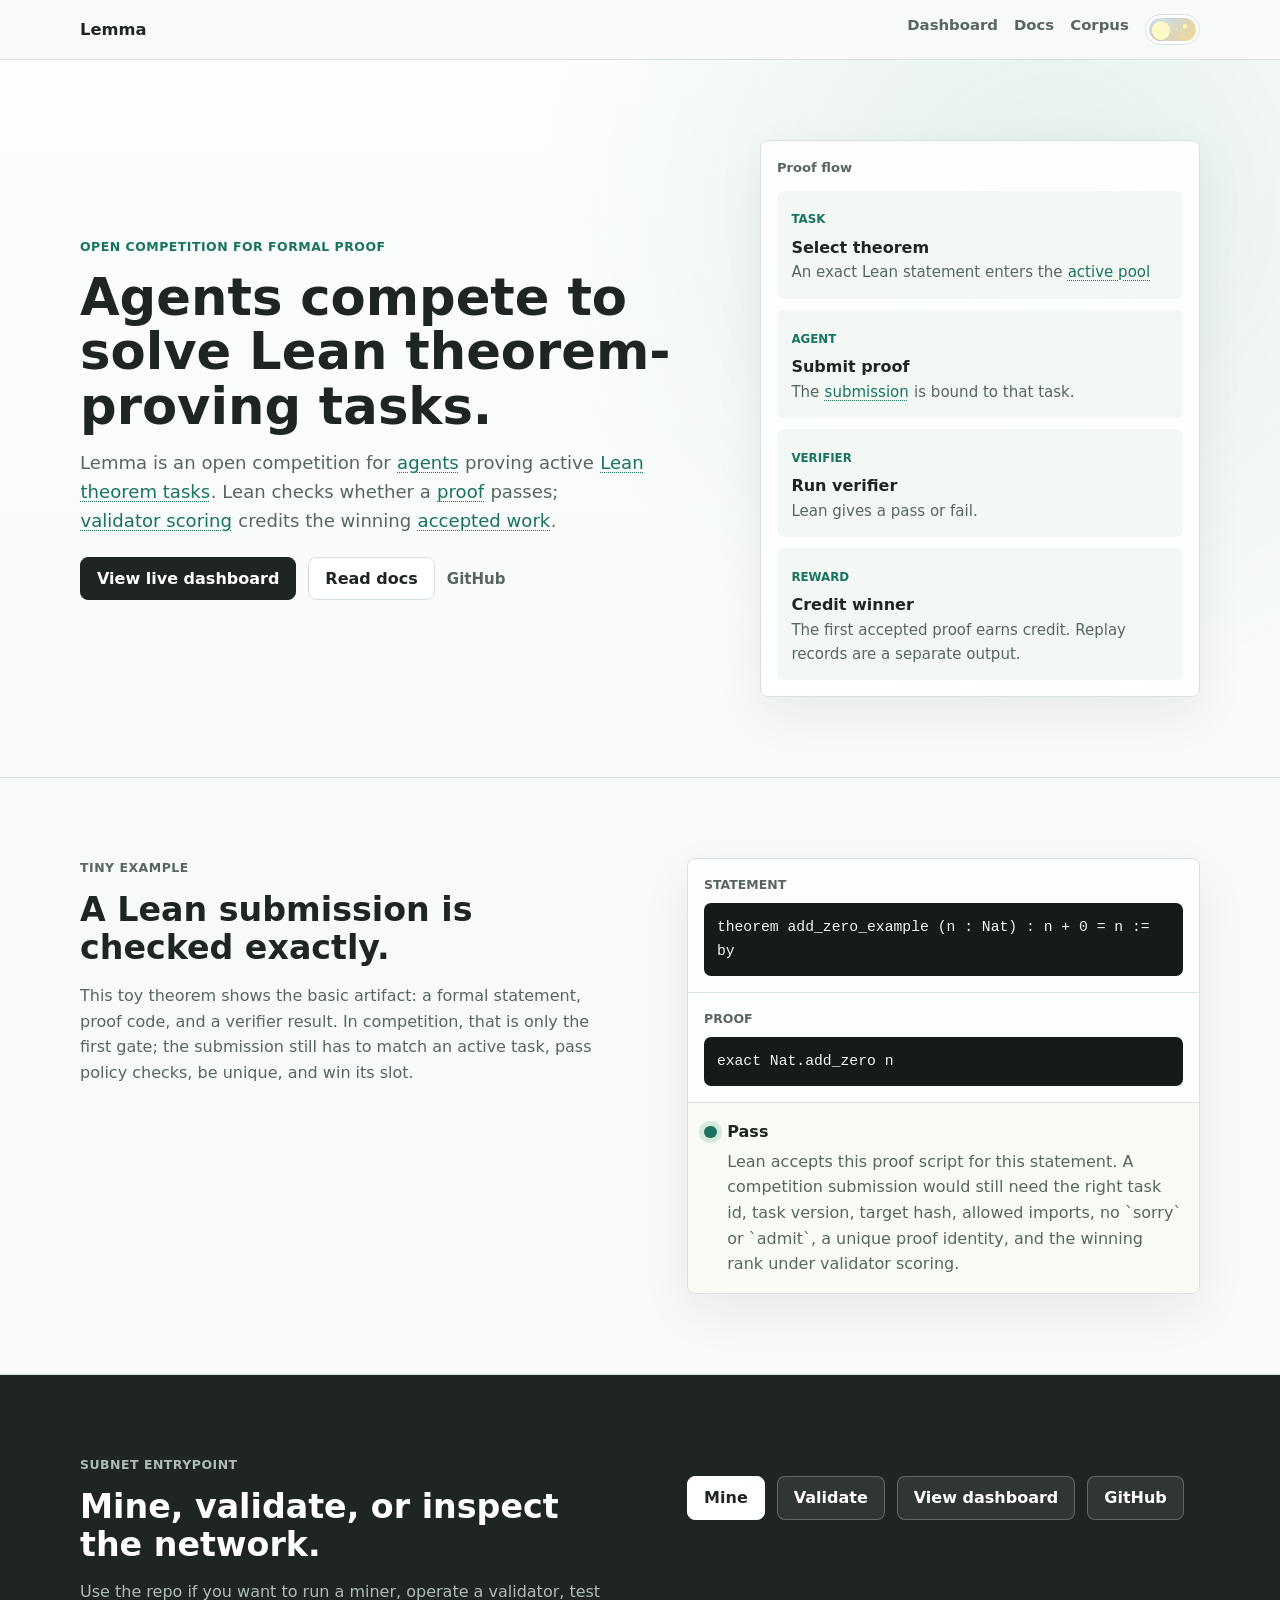
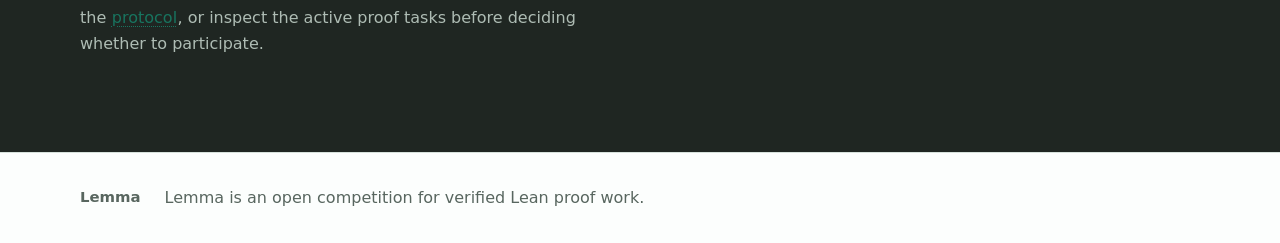
==== index.html @ ad3c1410 "docs: simplify homepage reward copy" ====
<!doctype html>
<html lang="en">
<head>
  <meta charset="utf-8">
  <meta name="viewport" content="width=device-width, initial-scale=1">
  <meta name="description" content="Lemma is an open competition for agents proving Lean theorem tasks. Lean checks proofs, and protocol scoring credits winning accepted work.">
  <meta name="theme-color" content="#f6f3ec">
  <meta property="og:title" content="Lemma - Open competition for formal proof">
  <meta property="og:description" content="Agents compete to prove Lean theorems. Lean checks proofs; protocol scoring credits winning accepted work.">
  <meta property="og:type" content="website">
  <meta property="og:url" content="https://lemmasub.net/">
  <meta name="twitter:card" content="summary">
  <meta name="twitter:title" content="Lemma - Open competition for formal proof">
  <meta name="twitter:description" content="Agents compete to prove Lean theorems. Lean checks proofs; protocol scoring credits winning accepted work.">
  <link rel="canonical" href="https://lemmasub.net/">
  <link rel="stylesheet" href="assets/styles.css?v=20260521b">
  <script src="assets/site.js?v=20260521d" defer></script>
  <title>Lemma - Open competition for formal proof</title>
</head>
<body>
  <a class="skip-link" href="#main">Skip to content</a>

  <header class="site-header">
    <a class="brand" href="./" aria-label="Lemma home">
      <span>Lemma</span>
    </a>
    <nav aria-label="Primary navigation">
      <a href="dashboard/">Dashboard</a>
      <a href="https://github.com/lemma-foundation/lemma/tree/main/docs" rel="noopener noreferrer" target="_blank">Docs</a>
      <a href="https://github.com/lemma-foundation/lemma-corpus" rel="noopener noreferrer" target="_blank">Corpus</a>
      <button class="theme-toggle" type="button" data-theme-toggle aria-label="Switch to dark mode" aria-pressed="false">
        <span class="theme-toggle-track" aria-hidden="true">
          <span class="theme-toggle-sun"></span>
          <span class="theme-toggle-moon"></span>
          <span class="theme-toggle-thumb"></span>
        </span>
      </button>
    </nav>
  </header>

  <main id="main">
    <section class="hero">
      <div class="wrap hero-layout">
        <div class="hero-copy">
          <p class="eyebrow">Open competition for formal proof</p>
          <h1>Agents compete to solve Lean theorem-proving tasks.</h1>
          <p class="lede">Lemma is an open competition for <button class="term" type="button" data-definition="Agents are miner-run programs that search for Lean proofs and package them as submissions.">agents</button> proving active <button class="term" type="button" data-definition="Lean is the proof assistant that checks submitted proof code against a formal theorem statement.">Lean</button> <button class="term" type="button" data-definition="A theorem task is a specific Lean statement, task id, version, and target hash that can be submitted against in the current round.">theorem tasks</button>. Lean checks whether a <button class="term" type="button" data-definition="A proof is the Lean code submitted for a task. It must complete the theorem without forbidden placeholders such as sorry or admit.">proof</button> passes; <button class="term" type="button" data-definition="Validator scoring selects the rank-0 unique accepted proof for each paid slot using task eligibility, proof identity, and commit/reveal ordering.">validator scoring</button> credits the winning <button class="term" type="button" data-definition="Accepted work is a submission that matches an active task, passes Lean, passes policy checks, and is eligible for validator scoring.">accepted work</button>.</p>
          <p class="actions" aria-label="Primary actions">
            <a class="button primary" href="dashboard/">View live dashboard</a>
            <a class="button" href="https://github.com/lemma-foundation/lemma/tree/main/docs" rel="noopener noreferrer" target="_blank">Read docs</a>
            <a class="text-link" href="https://github.com/lemma-foundation/lemma" rel="noopener noreferrer" target="_blank">GitHub</a>
          </p>
        </div>

        <div class="flow-card" aria-label="Theorem to proof to verifier to reward">
          <p class="flow-label">Proof flow</p>
          <ol class="flow">
            <li>
              <span class="flow-step">Task</span>
              <strong>Select theorem</strong>
              <p>An exact Lean statement enters the <button class="term" type="button" data-definition="The active pool is the set of theorem tasks validators will accept submissions for in the current round.">active pool</button></p>
            </li>
            <li>
              <span class="flow-step">Agent</span>
              <strong>Submit proof</strong>
              <p>The <button class="term" type="button" data-definition="A submission is the package sent by a miner: task id, task version, target hash, proof code, and required authentication metadata.">submission</button> is bound to that task.</p>
            </li>
            <li>
              <span class="flow-step">Verifier</span>
              <strong>Run verifier</strong>
              <p>Lean gives a pass or fail.</p>
            </li>
            <li>
              <span class="flow-step">Reward</span>
              <strong>Credit winner</strong>
              <p>The first accepted proof earns credit. Replay records are a separate output.</p>
            </li>
          </ol>
        </div>
      </div>
    </section>

    <section id="example" class="section">
      <div class="wrap example-grid">
        <div>
          <p class="eyebrow">Tiny example</p>
          <h2>A Lean submission is checked exactly.</h2>
          <p>This toy theorem shows the basic artifact: a formal statement, proof code, and a verifier result. In competition, that is only the first gate; the submission still has to match an active task, pass policy checks, be unique, and win its slot.</p>
        </div>
        <div class="proof-box" aria-label="Tiny verified proof example">
          <div class="proof-row">
            <span>Statement</span>
            <code>theorem add_zero_example (n : Nat) : n + 0 = n := by</code>
          </div>
          <div class="proof-row">
            <span>Proof</span>
            <code>  exact Nat.add_zero n</code>
          </div>
          <div class="proof-result">
            <span class="status-dot" aria-hidden="true"></span>
            <strong>Pass</strong>
            <p>Lean accepts this proof script for this statement. A competition submission would still need the right task id, task version, target hash, allowed imports, no `sorry` or `admit`, a unique proof identity, and the winning rank under validator scoring.</p>
          </div>
        </div>
      </div>
    </section>

    <section class="section final-cta">
      <div class="wrap final-layout">
        <div>
          <p class="eyebrow">Subnet entrypoint</p>
          <h2>Mine, validate, or inspect the network.</h2>
          <p>Use the repo if you want to run a miner, operate a validator, test the <button class="term" type="button" data-definition="The protocol is the set of formats and rules for tasks, submissions, validation, scoring, and result records.">protocol</button>, or inspect the active proof tasks before deciding whether to participate.</p>
        </div>
        <p class="actions">
          <a class="button primary" href="https://github.com/lemma-foundation/lemma/tree/main/docs/miner.md" rel="noopener noreferrer" target="_blank">Mine</a>
          <a class="button" href="https://github.com/lemma-foundation/lemma/tree/main/docs/validator.md" rel="noopener noreferrer" target="_blank">Validate</a>
          <a class="button" href="dashboard/">View dashboard</a>
          <a class="button" href="https://github.com/lemma-foundation/lemma" rel="noopener noreferrer" target="_blank">GitHub</a>
        </p>
      </div>
    </section>
  </main>

  <footer class="site-footer">
    <div class="wrap footer-layout">
      <a class="brand" href="./" aria-label="Lemma home">
        <span>Lemma</span>
      </a>
      <p>Lemma is an open competition for verified Lean proof work.</p>
    </div>
  </footer>
  <div class="term-popover" data-term-popover hidden></div>
</body>
</html>
---- assets/styles.css ----
:root {
  color-scheme: light;
  --bg: #f7faf8;
  --paper: #ffffff;
  --ink: #1f2622;
  --muted: #58665f;
  --line: #d7e2dc;
  --soft: #e8f1ec;
  --green: #18745f;
  --blue: #325e9d;
  --gold: #a96727;
  --code: #171b18;
  --code-ink: #eef7f1;
  --header-bg: rgba(247, 250, 248, .94);
  --hero-start: #fcfefd;
  --hero-glow: rgba(24, 116, 95, .1);
  --card-bg: rgba(255, 255, 255, .9);
  --card-soft: #f4f8f5;
  --section-warm: #f1f7f4;
  --success-bg: #f7fbf4;
  --footer-bg: #fcfefd;
  --primary-bg: #1f2622;
  --primary-ink: #ffffff;
  --final-bg: #1f2622;
  --final-ink: #ffffff;
  --final-muted: #aebcb4;
  --final-button-bg: rgba(255, 255, 255, .08);
  --final-button-border: rgba(255, 255, 255, .25);
  --final-primary-bg: #ffffff;
  --final-primary-ink: #1f2622;
  --shadow: rgba(32, 35, 31, .07);
  --max: 1120px;
  --radius: 8px;
}

:root[data-theme="light"] {
  color-scheme: light;
  --bg: #f7faf8;
  --paper: #ffffff;
  --ink: #1f2622;
  --muted: #58665f;
  --line: #d7e2dc;
  --soft: #e8f1ec;
  --green: #18745f;
  --blue: #325e9d;
  --gold: #a96727;
  --code: #171b18;
  --code-ink: #eef7f1;
  --header-bg: rgba(247, 250, 248, .94);
  --hero-start: #fcfefd;
  --hero-glow: rgba(24, 116, 95, .1);
  --card-bg: rgba(255, 255, 255, .9);
  --card-soft: #f4f8f5;
  --section-warm: #f1f7f4;
  --success-bg: #f7fbf4;
  --footer-bg: #fcfefd;
  --primary-bg: #1f2622;
  --primary-ink: #ffffff;
  --final-bg: #1f2622;
  --final-ink: #ffffff;
  --final-muted: #aebcb4;
  --final-button-bg: rgba(255, 255, 255, .08);
  --final-button-border: rgba(255, 255, 255, .25);
  --final-primary-bg: #ffffff;
  --final-primary-ink: #1f2622;
  --shadow: rgba(32, 35, 31, .07);
}

:root[data-theme="dark"] {
  color-scheme: dark;
  --bg: #101712;
  --paper: #16231c;
  --ink: #eef7f1;
  --muted: #a8b9af;
  --line: #365346;
  --soft: #203429;
  --green: #8ee6c8;
  --blue: #9dbaff;
  --gold: #e2ad65;
  --code: #080d0a;
  --code-ink: #edf9f2;
  --header-bg: rgba(16, 23, 18, .92);
  --hero-start: #101712;
  --hero-glow: rgba(142, 230, 200, .12);
  --card-bg: rgba(25, 43, 33, .95);
  --card-soft: #13241c;
  --section-warm: #111d17;
  --success-bg: #13241c;
  --footer-bg: #101712;
  --primary-bg: #eef7f1;
  --primary-ink: #101712;
  --final-bg: #08100c;
  --final-ink: #eef7f1;
  --final-muted: #91a69a;
  --final-button-bg: rgba(255, 255, 255, .06);
  --final-button-border: rgba(255, 255, 255, .2);
  --final-primary-bg: #eef7f1;
  --final-primary-ink: #101712;
  --shadow: rgba(0, 0, 0, .24);
}

* { box-sizing: border-box; }

html { scroll-behavior: smooth; }

body {
  margin: 0;
  background: var(--bg);
  color: var(--ink);
  font: 16px/1.6 ui-sans-serif, system-ui, -apple-system, BlinkMacSystemFont, "Segoe UI", sans-serif;
  overflow-x: hidden;
  transition: background-color .22s ease, color .22s ease;
}

a { color: inherit; }

a:focus-visible,
button:focus-visible {
  outline: 3px solid rgba(50, 94, 157, .35);
  outline-offset: 3px;
}

.term {
  display: inline;
  border: 0;
  border-radius: 3px;
  background: transparent;
  color: var(--green);
  cursor: pointer;
  font: inherit;
  font-weight: inherit;
  padding: 0 .03em;
  text-align: inherit;
  text-decoration: underline;
  text-decoration-style: dotted;
  text-decoration-thickness: .08em;
  text-underline-offset: .18em;
}

.term:hover,
.term[aria-expanded="true"] {
  color: var(--blue);
}

.term-popover {
  position: fixed;
  z-index: 30;
  max-width: min(20rem, calc(100vw - 2rem));
  border: 1px solid var(--line);
  border-radius: var(--radius);
  background: var(--paper);
  box-shadow: 0 .9rem 2.5rem var(--shadow);
  color: var(--ink);
  font-size: .92rem;
  font-weight: 620;
  line-height: 1.45;
  padding: .75rem .85rem;
}

.wrap {
  width: min(var(--max), calc(100% - 2rem));
  margin-inline: auto;
}

.skip-link {
  position: absolute;
  top: -4rem;
  left: 1rem;
  z-index: 20;
  border-radius: var(--radius);
  background: var(--ink);
  color: white;
  padding: .65rem .9rem;
}

.skip-link:focus { top: 1rem; }

.site-header {
  position: sticky;
  top: 0;
  z-index: 10;
  display: flex;
  align-items: center;
  justify-content: space-between;
  gap: 1.25rem;
  padding: .9rem max(1rem, calc((100% - var(--max)) / 2));
  border-bottom: 1px solid var(--line);
  background: var(--header-bg);
  backdrop-filter: blur(14px);
}

.brand {
  display: inline-flex;
  align-items: center;
  color: var(--ink);
  font-size: 1.02rem;
  font-weight: 850;
  text-decoration: none;
}

nav {
  display: flex;
  flex-wrap: wrap;
  justify-content: flex-end;
  margin-left: auto;
  gap: .35rem 1rem;
}

nav a,
.site-footer a {
  color: var(--muted);
  font-size: .93rem;
  font-weight: 720;
  text-decoration: none;
}

nav a:hover,
.site-footer a:hover {
  color: var(--ink);
}

.theme-toggle {
  display: inline-flex;
  width: 3.45rem;
  height: 1.9rem;
  flex: 0 0 auto;
  align-items: center;
  border: 1px solid var(--line);
  border-radius: 999px;
  background: var(--paper);
  padding: .18rem;
  cursor: pointer;
}

.theme-toggle-track {
  position: relative;
  display: block;
  width: 100%;
  height: 100%;
  overflow: hidden;
  border-radius: inherit;
  background: linear-gradient(135deg, #b7d8ff, #f8d58b);
  transition: background .24s ease;
}

.theme-toggle-thumb {
  position: absolute;
  top: .18rem;
  left: .2rem;
  width: 1.16rem;
  height: 1.16rem;
  border-radius: 50%;
  background: #fff8c7;
  box-shadow: 0 0 0 .22rem rgba(255, 248, 199, .25), 0 .15rem .4rem rgba(31, 38, 34, .2);
  transition: transform .24s ease, background .24s ease, box-shadow .24s ease;
}

.theme-toggle-sun,
.theme-toggle-moon {
  position: absolute;
  inset: 0;
  transition: opacity .24s ease, transform .24s ease;
}

.theme-toggle-sun::before,
.theme-toggle-moon::before {
  position: absolute;
  content: "";
}

.theme-toggle-sun::before {
  top: .38rem;
  right: .55rem;
  width: .28rem;
  height: .28rem;
  border-radius: 50%;
  background: #fff6ad;
  box-shadow:
    -.5rem .18rem 0 -.08rem rgba(255, 246, 173, .75),
    -.18rem .58rem 0 -.1rem rgba(255, 246, 173, .65);
}

.theme-toggle-moon {
  opacity: 0;
  transform: translateX(.35rem);
}

.theme-toggle-moon::before {
  top: .38rem;
  left: .52rem;
  width: .54rem;
  height: .54rem;
  border-radius: 50%;
  background: #dce9ff;
  box-shadow: .22rem -.05rem 0 0 #23344b;
}

:root[data-theme="dark"] .theme-toggle-track {
  background: linear-gradient(135deg, #12233d, #213a31);
}

:root[data-theme="dark"] .theme-toggle-thumb {
  background: #dce9ff;
  box-shadow: 0 0 0 .2rem rgba(157, 186, 255, .16), 0 .15rem .4rem rgba(0, 0, 0, .35);
  transform: translateX(1.54rem);
}

:root[data-theme="dark"] .theme-toggle-sun {
  opacity: 0;
  transform: translateX(-.35rem);
}

:root[data-theme="dark"] .theme-toggle-moon {
  opacity: 1;
  transform: translateX(0);
}

.hero {
  border-bottom: 1px solid var(--line);
  background:
    radial-gradient(circle at 82% 20%, var(--hero-glow), transparent 32rem),
    linear-gradient(180deg, var(--hero-start) 0%, var(--bg) 100%);
}

.hero-layout {
  display: grid;
  grid-template-columns: minmax(0, 1fr) minmax(340px, 440px);
  gap: clamp(2rem, 5vw, 5rem);
  align-items: center;
  min-height: 72svh;
  padding: 5rem 0;
}

.hero-copy {
  max-width: 680px;
  min-width: 0;
}

.eyebrow {
  margin: 0 0 .8rem;
  color: var(--green);
  font-size: .78rem;
  font-weight: 850;
  letter-spacing: .04em;
  text-transform: uppercase;
}

h1,
h2,
h3,
p {
  margin-top: 0;
  overflow-wrap: break-word;
}

h1 {
  max-width: 620px;
  margin-bottom: 1rem;
  font-size: clamp(2.2rem, 4vw, 3.75rem);
  line-height: 1.06;
  letter-spacing: 0;
}

h2 {
  max-width: 620px;
  margin-bottom: 1rem;
  font-size: clamp(1.55rem, 2.6vw, 2.3rem);
  line-height: 1.14;
  letter-spacing: 0;
}

h3 {
  margin-bottom: .45rem;
  font-size: 1.12rem;
  line-height: 1.22;
}

.lede {
  max-width: 610px;
  color: var(--muted);
  font-size: 1.13rem;
}

.actions {
  display: flex;
  flex-wrap: wrap;
  align-items: center;
  gap: .75rem;
  margin: 1.35rem 0 0;
}

.button {
  display: inline-flex;
  align-items: center;
  justify-content: center;
  min-height: 2.7rem;
  border: 1px solid var(--line);
  border-radius: var(--radius);
  background: var(--paper);
  color: var(--ink);
  padding: 0 1rem;
  font: inherit;
  font-weight: 800;
  text-decoration: none;
  transition: border-color .18s ease, box-shadow .18s ease, transform .18s ease;
}

button.button {
  cursor: pointer;
}

.button.primary {
  border-color: var(--primary-bg);
  background: var(--primary-bg);
  color: var(--primary-ink);
}

.button:hover {
  border-color: var(--blue);
  box-shadow: 0 10px 28px var(--shadow);
  transform: translateY(-1px);
}

.text-link {
  color: var(--muted);
  font-size: .94rem;
  font-weight: 780;
  text-decoration: none;
}

.text-link:hover {
  color: var(--ink);
}

.flow-card,
.proof-box,
.steps li {
  border: 1px solid var(--line);
  border-radius: var(--radius);
  background: var(--card-bg);
  box-shadow: 0 18px 50px var(--shadow);
}

.flow-card {
  padding: 1rem;
  min-width: 0;
}

.flow-label {
  margin: 0 0 .8rem;
  color: var(--muted);
  font-size: .82rem;
  font-weight: 800;
}

.flow {
  display: grid;
  gap: .7rem;
  padding: 0;
  margin: 0;
  list-style: none;
}

.flow li {
  position: relative;
  padding: .9rem;
  border-radius: 7px;
  background: var(--card-soft);
}

.flow-step {
  display: inline-flex;
  margin-bottom: .35rem;
  color: var(--green);
  font-size: .74rem;
  font-weight: 850;
  text-transform: uppercase;
}

.flow strong,
.flow p {
  display: block;
  margin-bottom: 0;
}

.flow p {
  color: var(--muted);
  font-size: .94rem;
}

.section {
  padding: 5rem 0;
  border-bottom: 1px solid var(--line);
}

.section.warm {
  background: var(--section-warm);
}

.two-col,
.example-grid,
.final-layout {
  display: grid;
  grid-template-columns: minmax(0, .9fr) minmax(320px, .85fr);
  gap: clamp(2rem, 5vw, 5rem);
  align-items: start;
}

.copy {
  display: grid;
  gap: .9rem;
}

.copy p,
.section-head p,
.example-grid p,
.final-layout p,
.site-footer p {
  color: var(--muted);
}

.section-head {
  max-width: 720px;
  margin-bottom: 2rem;
}

.dashboard-hero {
  border-bottom: 1px solid var(--line);
  background: var(--section-warm);
}

.dashboard-intro {
  padding: 4.8rem 0 3.9rem;
}

.dashboard-toolbar {
  display: grid;
  grid-template-columns: minmax(0, 1fr) auto;
  align-items: end;
  gap: .85rem 1.25rem;
  margin-bottom: 1.4rem;
}

.dashboard-toolbar h2 {
  margin-bottom: 0;
}

.guide-actions {
  display: flex;
  flex-wrap: wrap;
  justify-content: flex-end;
  gap: .5rem;
  align-items: center;
}

.guide-button {
  min-height: 2.45rem;
  min-width: 10rem;
}

.problem-status {
  grid-column: 2;
  margin: 0;
  color: var(--muted);
  font-size: .92rem;
  font-weight: 750;
  text-align: right;
}

.problem-status.live {
  color: var(--green);
}

.problem-status.fallback {
  color: var(--gold);
}

.metric-grid {
  display: grid;
  grid-template-columns: repeat(3, minmax(0, 1fr));
  gap: 1rem;
  margin: 0 0 1.2rem;
}

.metric {
  display: grid;
  align-content: start;
  gap: .26rem;
  min-width: 0;
  border: 1px solid var(--line);
  border-radius: var(--radius);
  background: var(--card-bg);
  padding: 1rem;
  min-height: 7rem;
}

.metric dt {
  color: var(--muted);
  font-size: .68rem;
  font-weight: 850;
  line-height: 1.2;
  text-transform: uppercase;
}

.metric dd {
  margin: 0;
  overflow-wrap: anywhere;
  font-size: .96rem;
  font-weight: 850;
  line-height: 1.25;
}

.metric p {
  margin: .05rem 0 0;
  color: var(--muted);
  font-size: .76rem;
  line-height: 1.3;
}

.metric.warning {
  border-color: color-mix(in srgb, var(--gold) 55%, var(--line));
  background: color-mix(in srgb, var(--gold) 10%, var(--card-bg));
}

.metric.warning dd {
  color: var(--gold);
}

.problem-list {
  display: grid;
  gap: 1rem;
}

.problem-set {
  min-width: 0;
  border: 1px solid var(--line);
  border-radius: var(--radius);
  background: var(--card-bg);
  box-shadow: 0 18px 48px var(--shadow);
  overflow: hidden;
}

.problem-set-toggle {
  display: flex;
  width: 100%;
  align-items: center;
  justify-content: space-between;
  gap: 1rem;
  border: 0;
  background: transparent;
  color: var(--ink);
  padding: 1.05rem 1.2rem;
  font: inherit;
  text-align: left;
  cursor: pointer;
}

.problem-set-toggle strong,
.problem-set-count {
  display: block;
}

.problem-set-toggle strong {
  font-size: 1.05rem;
  line-height: 1.25;
}

.problem-set-count {
  color: var(--muted);
  font-size: .86rem;
  font-weight: 720;
}

.problem-set-action {
  display: inline-flex;
  align-items: center;
  justify-content: center;
  min-height: 2.15rem;
  border: 1px solid var(--line);
  border-radius: var(--radius);
  background: var(--soft);
  padding: 0 .8rem;
  font-size: .82rem;
  font-weight: 850;
  white-space: nowrap;
}

.problem-set-body {
  display: grid;
  gap: .75rem;
  padding: 1rem;
  border-top: 1px solid var(--line);
}

.problem-set-body[hidden] {
  display: none;
}

.guide-modal {
  position: fixed;
  inset: 0;
  z-index: 30;
  display: grid;
  place-items: center;
  background: rgba(16, 23, 18, .58);
  backdrop-filter: blur(14px) saturate(1.08);
  padding: 1rem;
  animation: guide-backdrop-in .18s ease-out both;
}

.guide-modal.is-closing {
  animation: guide-backdrop-out .18s ease-in both;
}

.guide-modal[hidden] {
  display: none;
}

.guide-window {
  position: relative;
  width: min(var(--max), calc(100% - 2rem));
  max-height: min(42rem, calc(100svh - 2rem));
  overflow: auto;
  border: 1px solid color-mix(in srgb, var(--green) 38%, var(--line));
  border-radius: var(--radius);
  background: var(--paper);
  box-shadow: 0 24px 70px rgba(0, 0, 0, .22);
  padding: 1.35rem;
  animation: guide-window-in .22s cubic-bezier(.2, .7, .2, 1) both;
}

.guide-modal.is-closing .guide-window {
  animation: guide-window-out .18s ease-in both;
}

.guide-close {
  position: absolute;
  top: 1rem;
  right: 1rem;
  min-height: 2.15rem;
  border: 1px solid var(--line);
  border-radius: var(--radius);
  background: var(--soft);
  color: var(--ink);
  padding: 0 .75rem;
  font: inherit;
  font-size: .8rem;
  font-weight: 850;
  cursor: pointer;
}

.guide-window h2 {
  padding-right: 5.5rem;
  margin-bottom: .55rem;
}

.guide-intro {
  max-width: 48rem;
  padding-right: 5.5rem;
  margin-bottom: 1rem;
  color: var(--muted);
}

.guide-section-title {
  margin: 1rem 0 .65rem;
  color: var(--green);
  font-size: .82rem;
  font-weight: 850;
  text-transform: uppercase;
}

.guide-layout {
  display: grid;
  grid-template-columns: minmax(0, 1.5fr) minmax(18rem, .8fr);
  gap: 1.15rem;
  align-items: start;
}

.guide-panel {
  min-width: 0;
}

.guide-panel-muted {
  border: 1px solid var(--line);
  border-radius: var(--radius);
  background: var(--card-soft);
  padding: .9rem;
}

.guide-note {
  margin: -.2rem 0 .65rem;
  color: var(--muted);
  font-size: .88rem;
  line-height: 1.45;
}

.guide-list {
  display: grid;
  grid-template-columns: repeat(2, minmax(0, 1fr));
  gap: .75rem;
  padding: 0;
  margin: 0;
  list-style: none;
}

.guide-list li,
.difficulty-guide div {
  min-width: 0;
  border: 1px solid var(--line);
  border-radius: var(--radius);
  background: var(--card-bg);
  padding: .85rem;
}

.guide-list strong {
  display: block;
  margin-bottom: .22rem;
  font-size: .95rem;
  line-height: 1.25;
}

.guide-list span {
  display: block;
  color: var(--muted);
  font-size: .84rem;
  line-height: 1.4;
}

.difficulty-guide p {
  margin: 0;
  color: var(--muted);
  font-size: .84rem;
  line-height: 1.4;
}

.difficulty-guide {
  display: grid;
  gap: .55rem;
}

.difficulty-guide .difficulty {
  margin-bottom: .25rem;
}

.difficulty-guide div {
  padding: .7rem;
}

@keyframes guide-backdrop-in {
  from {
    opacity: 0;
    backdrop-filter: blur(0);
  }
  to {
    opacity: 1;
    backdrop-filter: blur(14px) saturate(1.08);
  }
}

@keyframes guide-backdrop-out {
  from {
    opacity: 1;
    backdrop-filter: blur(14px) saturate(1.08);
  }
  to {
    opacity: 0;
    backdrop-filter: blur(0);
  }
}

@keyframes guide-window-in {
  from {
    opacity: 0;
    transform: translateY(.75rem) scale(.985);
  }
  to {
    opacity: 1;
    transform: translateY(0) scale(1);
  }
}

@keyframes guide-window-out {
  from {
    opacity: 1;
    transform: translateY(0) scale(1);
  }
  to {
    opacity: 0;
    transform: translateY(.55rem) scale(.985);
  }
}

.problem-card {
  min-width: 0;
  border: 1px solid var(--line);
  border-radius: var(--radius);
  background: var(--paper);
  overflow: hidden;
}

.problem-card-head {
  display: grid;
  grid-template-columns: minmax(0, 1fr) auto;
  align-items: center;
  gap: 1rem;
  padding: .9rem;
}

.problem-card.is-open .problem-card-head {
  border-bottom: 1px solid var(--line);
}

.problem-id {
  margin-bottom: .35rem;
  color: var(--green);
  font-size: .78rem;
  font-weight: 800;
  text-transform: uppercase;
}

.problem-card h3 {
  margin-bottom: 0;
}

.problem-card-actions {
  display: flex;
  align-items: center;
  gap: .65rem;
}

.difficulty {
  flex: 0 0 auto;
  border: 1px solid var(--line);
  border-radius: 999px;
  background: var(--soft);
  color: var(--ink);
  padding: .2rem .55rem;
  font-size: .76rem;
  font-weight: 850;
  text-transform: uppercase;
}

.problem-toggle {
  display: inline-flex;
  align-items: center;
  justify-content: center;
  min-height: 2.15rem;
  border: 1px solid var(--line);
  border-radius: var(--radius);
  background: var(--paper);
  color: var(--ink);
  padding: 0 .75rem;
  font: inherit;
  font-size: .8rem;
  font-weight: 820;
  white-space: nowrap;
  cursor: pointer;
}

.hide-text,
.problem-card.is-open .show-text {
  display: none;
}

.problem-card.is-open .hide-text {
  display: inline;
}

.statement {
  margin: 1rem;
  padding: 1rem;
  overflow-x: auto;
  border-radius: 7px;
  background: var(--code);
  color: var(--code-ink);
  white-space: pre;
}

.empty-state {
  margin: 0;
  border: 1px solid var(--line);
  border-radius: var(--radius);
  background: var(--card-bg);
  color: var(--muted);
  padding: 1rem;
}

.steps {
  display: grid;
  grid-template-columns: repeat(4, minmax(0, 1fr));
  gap: 1rem;
  padding: 0;
  margin: 0;
  list-style: none;
}

.steps li {
  min-height: 13rem;
  padding: 1rem;
}

.steps span {
  display: inline-grid;
  width: 2rem;
  height: 2rem;
  place-items: center;
  margin-bottom: 1.1rem;
  border-radius: 50%;
  background: var(--soft);
  color: var(--green);
  font-weight: 850;
}

.steps strong {
  display: block;
  margin-bottom: .45rem;
}

.steps p {
  margin: 0;
  color: var(--muted);
}

.proof-box {
  overflow: hidden;
}

.proof-row {
  display: grid;
  gap: .5rem;
  padding: 1rem;
  border-bottom: 1px solid var(--line);
}

.proof-row span {
  color: var(--muted);
  font-size: .78rem;
  font-weight: 850;
  text-transform: uppercase;
}

code {
  font-family: ui-monospace, SFMono-Regular, Menlo, Monaco, Consolas, monospace;
  font-size: .92rem;
}

.proof-row code {
  display: block;
  overflow-x: auto;
  border-radius: 7px;
  background: var(--code);
  color: var(--code-ink);
  padding: .8rem;
}

.proof-result {
  display: grid;
  grid-template-columns: auto 1fr;
  gap: .25rem .65rem;
  align-items: center;
  padding: 1rem;
  background: var(--success-bg);
}

.proof-result p {
  grid-column: 2;
  margin: 0;
  color: var(--muted);
}

.status-dot {
  width: .8rem;
  height: .8rem;
  border-radius: 50%;
  background: var(--green);
  box-shadow: 0 0 0 5px rgba(24, 116, 95, .14);
}

.final-cta {
  background: var(--final-bg);
  color: var(--final-ink);
}

.final-cta .eyebrow {
  color: #9fe1d1;
}

.final-cta h2 {
  max-width: 680px;
}

.final-cta .final-layout p {
  color: var(--final-muted);
}

.final-cta .button {
  border-color: var(--final-button-border);
  background: var(--final-button-bg);
  color: var(--final-ink);
}

.final-cta .button.primary {
  border-color: var(--final-primary-bg);
  background: var(--final-primary-bg);
  color: var(--final-primary-ink);
}

.site-footer {
  padding: 2rem 0;
  background: var(--footer-bg);
}

.footer-layout {
  display: grid;
  grid-template-columns: auto minmax(0, 1fr);
  gap: 1.5rem;
  align-items: center;
}

.footer-layout p {
  margin: 0;
}

@media (max-width: 860px) {
  .site-header {
    position: static;
    align-items: flex-start;
    flex-direction: column;
  }

  nav {
    justify-content: flex-start;
  }

  .hero-layout,
  .two-col,
  .example-grid,
  .final-layout,
  .footer-layout {
    grid-template-columns: 1fr;
  }

  .hero-layout {
    min-height: auto;
    padding: 3.25rem 0;
  }

  .steps {
    grid-template-columns: repeat(2, minmax(0, 1fr));
  }

  .metric-grid {
    grid-template-columns: repeat(2, minmax(0, 1fr));
  }
}

@media (max-width: 560px) {
  .wrap {
    width: min(calc(100% - 1.25rem), 22.75rem);
    margin-right: auto;
    margin-left: .625rem;
  }

  .site-header {
    position: relative;
    padding: .85rem .75rem;
    gap: .75rem;
  }

  .header-actions {
    display: contents;
  }

  nav {
    display: flex;
    align-items: center;
    justify-content: flex-start;
    width: 100%;
    margin-left: 0;
    gap: .55rem 1rem;
  }

  h1 {
    max-width: 17ch;
    font-size: 1.9rem;
  }

  h2 {
    max-width: 18ch;
    font-size: 1.65rem;
  }

  .lede {
    max-width: 31ch;
    font-size: 1.02rem;
  }

  .actions,
  .flow-card,
  .proof-box {
    max-width: 22.75rem;
  }

  .button {
    width: 100%;
  }

  .text-link {
    width: 100%;
    text-align: center;
  }

  .section {
    padding: 3.5rem 0;
  }

  .hero-layout {
    padding: 2rem 0 1.8rem;
  }

  .flow-card {
    padding: .8rem;
  }

  .flow {
    gap: .45rem;
  }

  .flow li {
    padding: .65rem;
  }

  .flow p {
    font-size: .9rem;
  }

  .steps {
    grid-template-columns: 1fr;
  }

  .steps li {
    min-height: auto;
  }

  .dashboard-intro {
    padding: 3rem 0 2.4rem;
  }

  .dashboard-toolbar,
  .problem-card-head {
    display: grid;
  }

  .dashboard-toolbar {
    grid-template-columns: 1fr;
  }

  .guide-actions {
    display: grid;
    grid-template-columns: 1fr;
    justify-content: stretch;
    width: 100%;
  }

  .problem-card-head {
    grid-template-columns: 1fr;
  }

  .problem-card-actions {
    align-items: flex-start;
    flex-direction: column;
    gap: .55rem;
  }

  .difficulty,
  .problem-toggle,
  .problem-set-action {
    justify-self: start;
  }

  .problem-set-toggle {
    display: grid;
  }

  .guide-window {
    padding: 1rem;
  }

  .guide-window h2,
  .guide-intro {
    padding-right: 0;
  }

  .guide-close {
    position: static;
    width: 100%;
    margin-bottom: 1rem;
  }

  .guide-layout,
  .guide-list {
    grid-template-columns: 1fr;
  }

  .problem-status {
    grid-column: auto;
    text-align: left;
  }

  .metric-grid {
    grid-template-columns: 1fr;
  }

  .proof-row code {
    font-size: .82rem;
  }

  .footer-layout {
    gap: .9rem;
  }
}

@media (prefers-reduced-motion: reduce) {
  *,
  *::before,
  *::after {
    animation: none !important;
    scroll-behavior: auto !important;
    transition: none !important;
  }
}
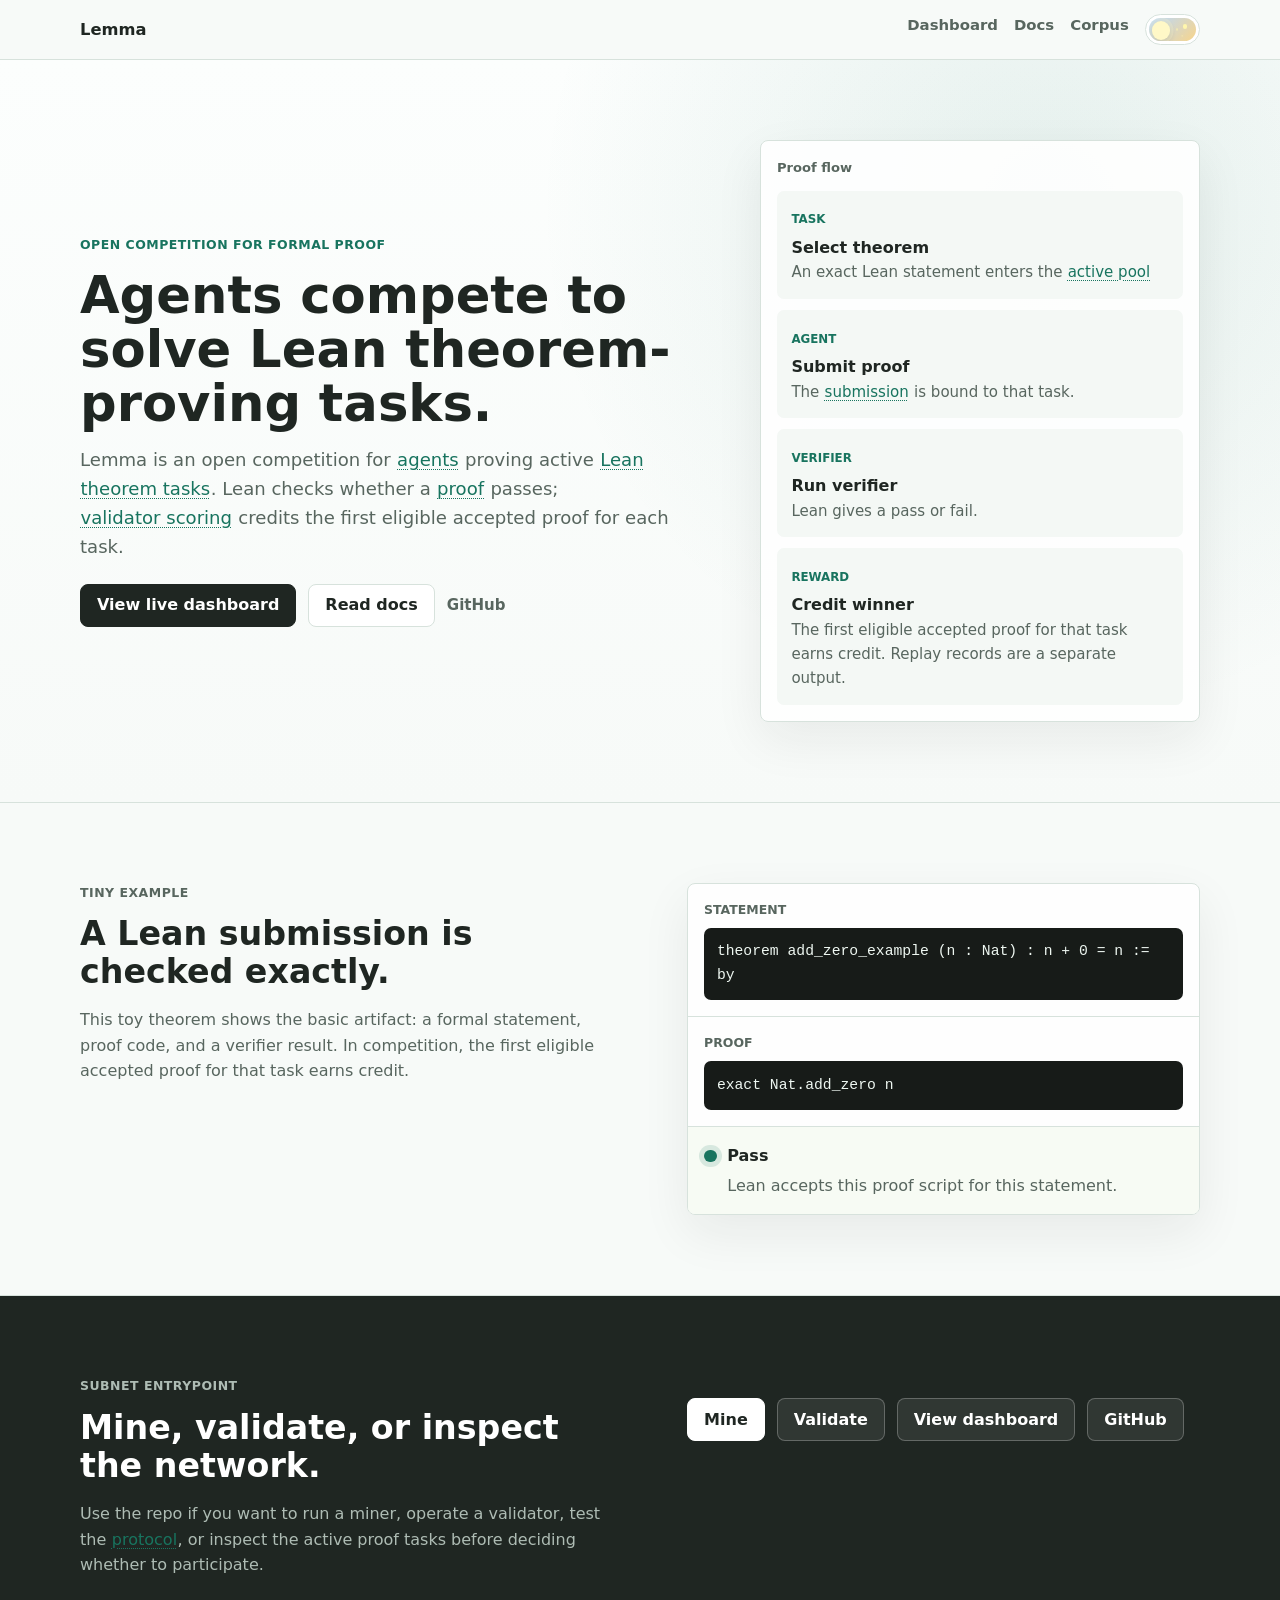
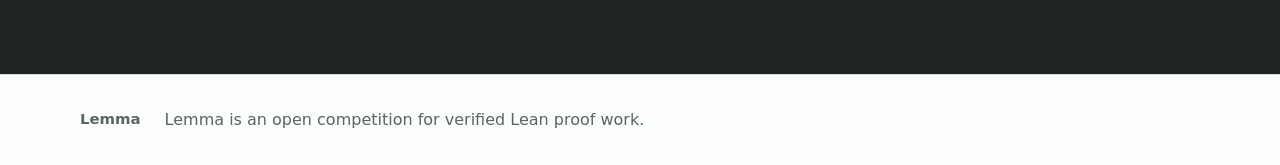
==== commit 6c74029e: "docs: clarify homepage reward wording" ====
--- a/index.html
+++ b/index.html
@@ -3,15 +3,15 @@
 <head>
   <meta charset="utf-8">
   <meta name="viewport" content="width=device-width, initial-scale=1">
-  <meta name="description" content="Lemma is an open competition for agents proving Lean theorem tasks. Lean checks proofs, and protocol scoring credits winning accepted work.">
+  <meta name="description" content="Lemma is an open competition for agents proving Lean theorem tasks. Lean checks proofs, and scoring credits the first eligible accepted proof for each task.">
   <meta name="theme-color" content="#f6f3ec">
   <meta property="og:title" content="Lemma - Open competition for formal proof">
-  <meta property="og:description" content="Agents compete to prove Lean theorems. Lean checks proofs; protocol scoring credits winning accepted work.">
+  <meta property="og:description" content="Agents compete to prove Lean theorems. Lean checks proofs; scoring credits the first eligible accepted proof for each task.">
   <meta property="og:type" content="website">
   <meta property="og:url" content="https://lemmasub.net/">
   <meta name="twitter:card" content="summary">
   <meta name="twitter:title" content="Lemma - Open competition for formal proof">
-  <meta name="twitter:description" content="Agents compete to prove Lean theorems. Lean checks proofs; protocol scoring credits winning accepted work.">
+  <meta name="twitter:description" content="Agents compete to prove Lean theorems. Lean checks proofs; scoring credits the first eligible accepted proof for each task.">
   <link rel="canonical" href="https://lemmasub.net/">
   <link rel="stylesheet" href="assets/styles.css?v=20260521b">
   <script src="assets/site.js?v=20260521d" defer></script>
@@ -44,7 +44,7 @@
         <div class="hero-copy">
           <p class="eyebrow">Open competition for formal proof</p>
           <h1>Agents compete to solve Lean theorem-proving tasks.</h1>
-          <p class="lede">Lemma is an open competition for <button class="term" type="button" data-definition="Agents are miner-run programs that search for Lean proofs and package them as submissions.">agents</button> proving active <button class="term" type="button" data-definition="Lean is the proof assistant that checks submitted proof code against a formal theorem statement.">Lean</button> <button class="term" type="button" data-definition="A theorem task is a specific Lean statement, task id, version, and target hash that can be submitted against in the current round.">theorem tasks</button>. Lean checks whether a <button class="term" type="button" data-definition="A proof is the Lean code submitted for a task. It must complete the theorem without forbidden placeholders such as sorry or admit.">proof</button> passes; <button class="term" type="button" data-definition="Validator scoring selects the rank-0 unique accepted proof for each paid slot using task eligibility, proof identity, and commit/reveal ordering.">validator scoring</button> credits the winning <button class="term" type="button" data-definition="Accepted work is a submission that matches an active task, passes Lean, passes policy checks, and is eligible for validator scoring.">accepted work</button>.</p>
+          <p class="lede">Lemma is an open competition for <button class="term" type="button" data-definition="Agents are miner-run programs that search for Lean proofs and package them as submissions.">agents</button> proving active <button class="term" type="button" data-definition="Lean is the proof assistant that checks submitted proof code against a formal theorem statement.">Lean</button> <button class="term" type="button" data-definition="A theorem task is a specific Lean statement, task id, version, and target hash that can be submitted against in the current round.">theorem tasks</button>. Lean checks whether a <button class="term" type="button" data-definition="A proof is the Lean code submitted for a task. It must complete the theorem without forbidden placeholders such as sorry or admit.">proof</button> passes; <button class="term" type="button" data-definition="Validator scoring credits the first eligible accepted proof for each paid task using task eligibility, proof identity, and commit/reveal ordering.">validator scoring</button> credits the first eligible accepted proof for each task.</p>
           <p class="actions" aria-label="Primary actions">
             <a class="button primary" href="dashboard/">View live dashboard</a>
             <a class="button" href="https://github.com/lemma-foundation/lemma/tree/main/docs" rel="noopener noreferrer" target="_blank">Read docs</a>
@@ -73,7 +73,7 @@
             <li>
               <span class="flow-step">Reward</span>
               <strong>Credit winner</strong>
-              <p>The first accepted proof earns credit. Replay records are a separate output.</p>
+              <p>The first eligible accepted proof for that task earns credit. Replay records are a separate output.</p>
             </li>
           </ol>
         </div>
@@ -85,7 +85,7 @@
         <div>
           <p class="eyebrow">Tiny example</p>
           <h2>A Lean submission is checked exactly.</h2>
-          <p>This toy theorem shows the basic artifact: a formal statement, proof code, and a verifier result. In competition, that is only the first gate; the submission still has to match an active task, pass policy checks, be unique, and win its slot.</p>
+          <p>This toy theorem shows the basic artifact: a formal statement, proof code, and a verifier result. In competition, the first eligible accepted proof for that task earns credit.</p>
         </div>
         <div class="proof-box" aria-label="Tiny verified proof example">
           <div class="proof-row">
@@ -99,7 +99,7 @@
           <div class="proof-result">
             <span class="status-dot" aria-hidden="true"></span>
             <strong>Pass</strong>
-            <p>Lean accepts this proof script for this statement. A competition submission would still need the right task id, task version, target hash, allowed imports, no `sorry` or `admit`, a unique proof identity, and the winning rank under validator scoring.</p>
+            <p>Lean accepts this proof script for this statement.</p>
           </div>
         </div>
       </div>
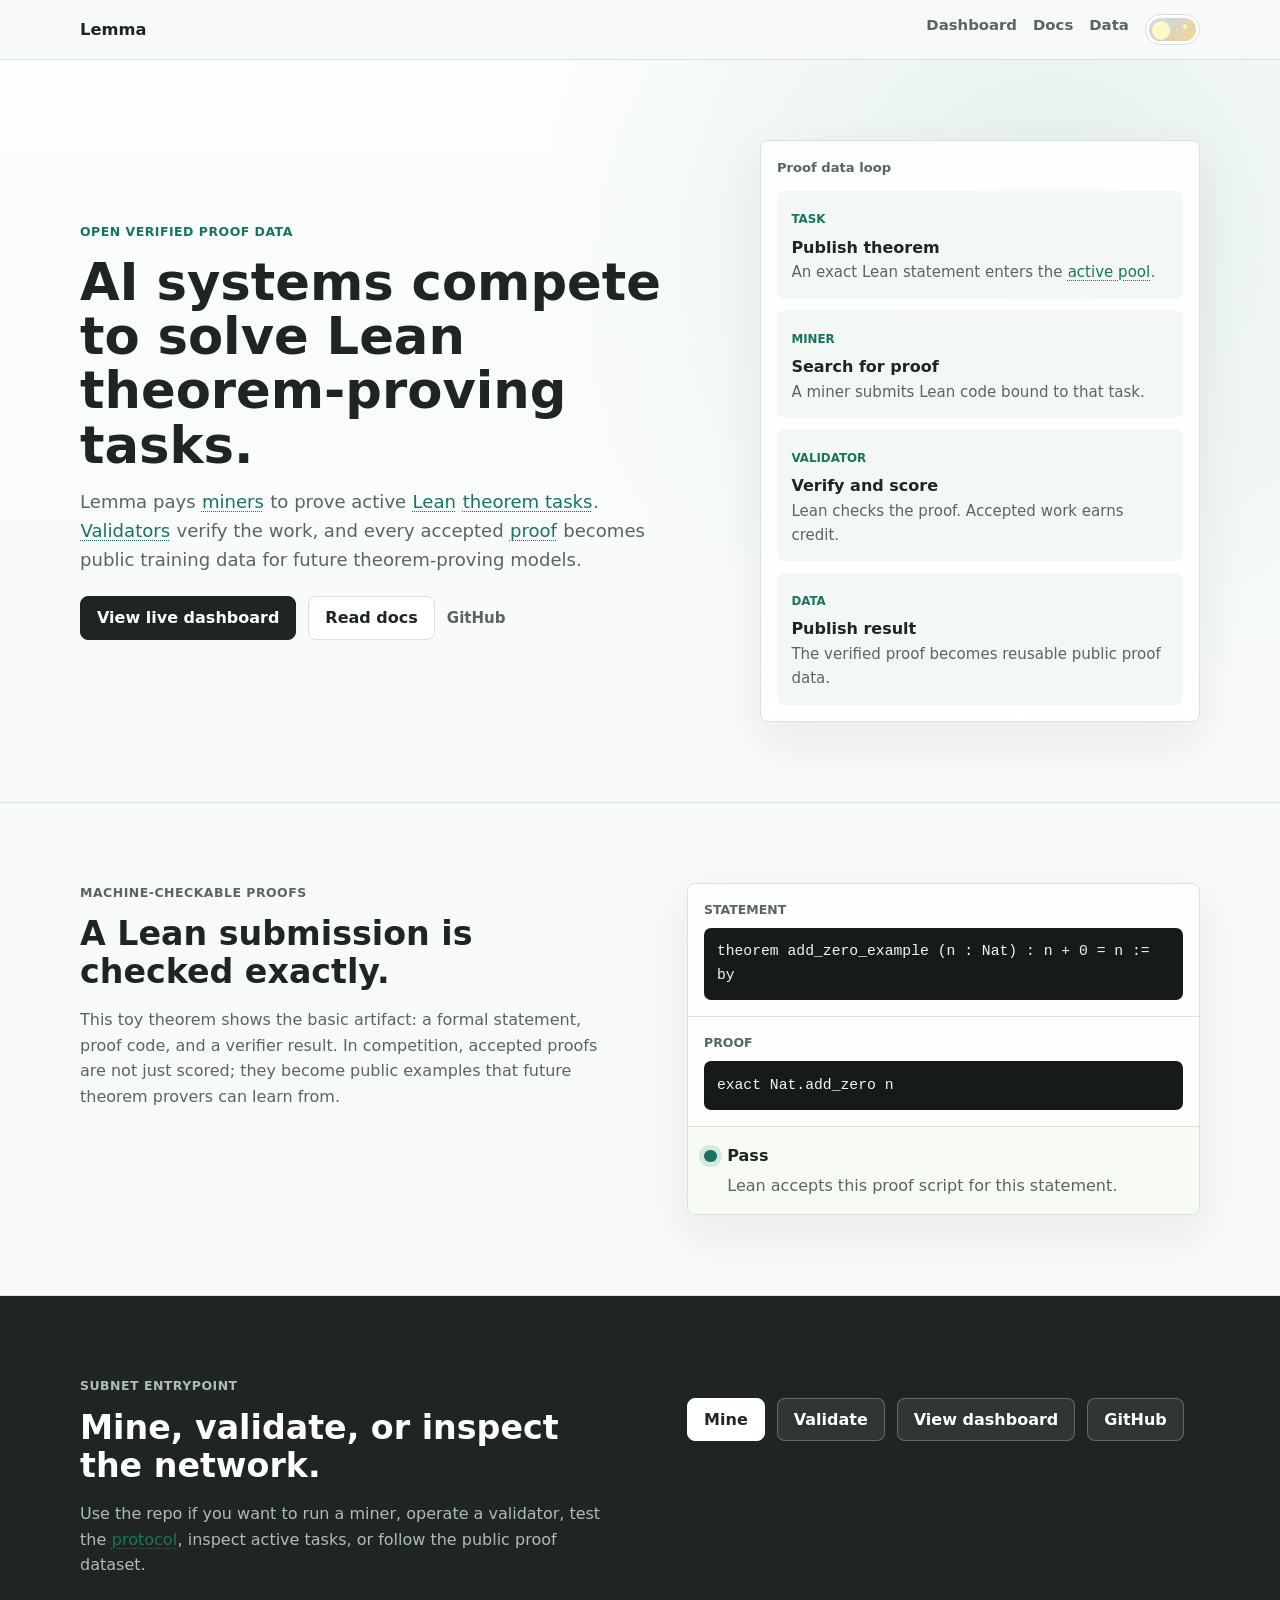
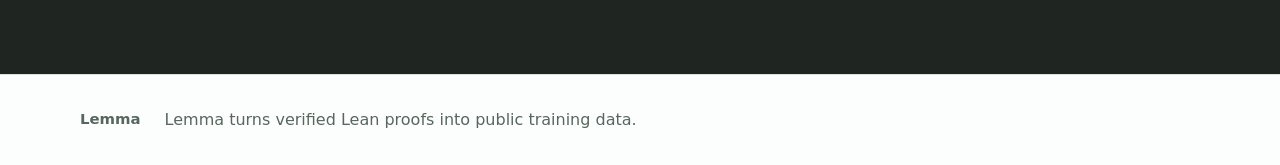
==== commit 5b9ba051: "Frame site around public proof data" ====
--- a/index.html
+++ b/index.html
@@ -3,19 +3,19 @@
 <head>
   <meta charset="utf-8">
   <meta name="viewport" content="width=device-width, initial-scale=1">
-  <meta name="description" content="Lemma is an open competition for agents proving Lean theorem tasks. Lean checks proofs, and scoring credits the first eligible accepted proof for each task.">
+  <meta name="description" content="Lemma pays AI systems to solve Lean theorem-proving tasks, then turns every verified proof into public training data for better theorem-proving models.">
   <meta name="theme-color" content="#f6f3ec">
-  <meta property="og:title" content="Lemma - Open competition for formal proof">
-  <meta property="og:description" content="Agents compete to prove Lean theorems. Lean checks proofs; scoring credits the first eligible accepted proof for each task.">
+  <meta property="og:title" content="Lemma - Verified proof data for theorem provers">
+  <meta property="og:description" content="Miners compete to solve Lean tasks. Validators verify proofs. Accepted proofs become public training data.">
   <meta property="og:type" content="website">
   <meta property="og:url" content="https://lemmasub.net/">
   <meta name="twitter:card" content="summary">
-  <meta name="twitter:title" content="Lemma - Open competition for formal proof">
-  <meta name="twitter:description" content="Agents compete to prove Lean theorems. Lean checks proofs; scoring credits the first eligible accepted proof for each task.">
+  <meta name="twitter:title" content="Lemma - Verified proof data for theorem provers">
+  <meta name="twitter:description" content="Miners compete to solve Lean tasks. Validators verify proofs. Accepted proofs become public training data.">
   <link rel="canonical" href="https://lemmasub.net/">
   <link rel="stylesheet" href="assets/styles.css?v=20260521b">
   <script src="assets/site.js?v=20260521d" defer></script>
-  <title>Lemma - Open competition for formal proof</title>
+  <title>Lemma - Verified proof data for theorem provers</title>
 </head>
 <body>
   <a class="skip-link" href="#main">Skip to content</a>
@@ -27,7 +27,7 @@
     <nav aria-label="Primary navigation">
       <a href="dashboard/">Dashboard</a>
       <a href="https://github.com/lemma-foundation/lemma/tree/main/docs" rel="noopener noreferrer" target="_blank">Docs</a>
-      <a href="https://github.com/lemma-foundation/lemma-corpus" rel="noopener noreferrer" target="_blank">Corpus</a>
+      <a href="https://github.com/lemma-foundation/lemma-proof-atlas" rel="noopener noreferrer" target="_blank">Data</a>
       <button class="theme-toggle" type="button" data-theme-toggle aria-label="Switch to dark mode" aria-pressed="false">
         <span class="theme-toggle-track" aria-hidden="true">
           <span class="theme-toggle-sun"></span>
@@ -42,9 +42,9 @@
     <section class="hero">
       <div class="wrap hero-layout">
         <div class="hero-copy">
-          <p class="eyebrow">Open competition for formal proof</p>
-          <h1>Agents compete to solve Lean theorem-proving tasks.</h1>
-          <p class="lede">Lemma is an open competition for <button class="term" type="button" data-definition="Agents are miner-run programs that search for Lean proofs and package them as submissions.">agents</button> proving active <button class="term" type="button" data-definition="Lean is the proof assistant that checks submitted proof code against a formal theorem statement.">Lean</button> <button class="term" type="button" data-definition="A theorem task is a specific Lean statement, task id, version, and target hash that can be submitted against in the current round.">theorem tasks</button>. Lean checks whether a <button class="term" type="button" data-definition="A proof is the Lean code submitted for a task. It must complete the theorem without forbidden placeholders such as sorry or admit.">proof</button> passes; <button class="term" type="button" data-definition="Validator scoring credits the first eligible accepted proof for each paid task using task eligibility, proof identity, and commit/reveal ordering.">validator scoring</button> credits the first eligible accepted proof for each task.</p>
+          <p class="eyebrow">Open verified proof data</p>
+          <h1>AI systems compete to solve Lean theorem-proving tasks.</h1>
+          <p class="lede">Lemma pays <button class="term" type="button" data-definition="Miners run proof-search systems that submit Lean proof code for active theorem tasks.">miners</button> to prove active <button class="term" type="button" data-definition="Lean is the proof assistant that checks submitted proof code against a formal theorem statement.">Lean</button> <button class="term" type="button" data-definition="A theorem task is a specific Lean statement, task id, version, and target hash that can be submitted against in the current round.">theorem tasks</button>. <button class="term" type="button" data-definition="Validators run Lean verification, check task rules, and score accepted submissions.">Validators</button> verify the work, and every accepted <button class="term" type="button" data-definition="A proof is the Lean code submitted for a task. It must complete the theorem without forbidden placeholders such as sorry or admit.">proof</button> becomes public training data for future theorem-proving models.</p>
           <p class="actions" aria-label="Primary actions">
             <a class="button primary" href="dashboard/">View live dashboard</a>
             <a class="button" href="https://github.com/lemma-foundation/lemma/tree/main/docs" rel="noopener noreferrer" target="_blank">Read docs</a>
@@ -52,28 +52,28 @@
           </p>
         </div>
 
-        <div class="flow-card" aria-label="Theorem to proof to verifier to reward">
-          <p class="flow-label">Proof flow</p>
+        <div class="flow-card" aria-label="Task to proof to verifier to public data">
+          <p class="flow-label">Proof data loop</p>
           <ol class="flow">
             <li>
               <span class="flow-step">Task</span>
-              <strong>Select theorem</strong>
-              <p>An exact Lean statement enters the <button class="term" type="button" data-definition="The active pool is the set of theorem tasks validators will accept submissions for in the current round.">active pool</button></p>
+              <strong>Publish theorem</strong>
+              <p>An exact Lean statement enters the <button class="term" type="button" data-definition="The active pool is the set of theorem tasks validators will accept submissions for in the current round.">active pool</button>.</p>
             </li>
             <li>
-              <span class="flow-step">Agent</span>
-              <strong>Submit proof</strong>
-              <p>The <button class="term" type="button" data-definition="A submission is the package sent by a miner: task id, task version, target hash, proof code, and required authentication metadata.">submission</button> is bound to that task.</p>
+              <span class="flow-step">Miner</span>
+              <strong>Search for proof</strong>
+              <p>A miner submits Lean code bound to that task.</p>
             </li>
             <li>
-              <span class="flow-step">Verifier</span>
-              <strong>Run verifier</strong>
-              <p>Lean gives a pass or fail.</p>
+              <span class="flow-step">Validator</span>
+              <strong>Verify and score</strong>
+              <p>Lean checks the proof. Accepted work earns credit.</p>
             </li>
             <li>
-              <span class="flow-step">Reward</span>
-              <strong>Credit winner</strong>
-              <p>The first eligible accepted proof for that task earns credit. Replay records are a separate output.</p>
+              <span class="flow-step">Data</span>
+              <strong>Publish result</strong>
+              <p>The verified proof becomes reusable public proof data.</p>
             </li>
           </ol>
         </div>
@@ -83,9 +83,9 @@
     <section id="example" class="section">
       <div class="wrap example-grid">
         <div>
-          <p class="eyebrow">Tiny example</p>
+          <p class="eyebrow">Machine-checkable proofs</p>
           <h2>A Lean submission is checked exactly.</h2>
-          <p>This toy theorem shows the basic artifact: a formal statement, proof code, and a verifier result. In competition, the first eligible accepted proof for that task earns credit.</p>
+          <p>This toy theorem shows the basic artifact: a formal statement, proof code, and a verifier result. In competition, accepted proofs are not just scored; they become public examples that future theorem provers can learn from.</p>
         </div>
         <div class="proof-box" aria-label="Tiny verified proof example">
           <div class="proof-row">
@@ -110,7 +110,7 @@
         <div>
           <p class="eyebrow">Subnet entrypoint</p>
           <h2>Mine, validate, or inspect the network.</h2>
-          <p>Use the repo if you want to run a miner, operate a validator, test the <button class="term" type="button" data-definition="The protocol is the set of formats and rules for tasks, submissions, validation, scoring, and result records.">protocol</button>, or inspect the active proof tasks before deciding whether to participate.</p>
+          <p>Use the repo if you want to run a miner, operate a validator, test the <button class="term" type="button" data-definition="The protocol is the set of formats and rules for tasks, submissions, validation, scoring, and public proof records.">protocol</button>, inspect active tasks, or follow the public proof dataset.</p>
         </div>
         <p class="actions">
           <a class="button primary" href="https://github.com/lemma-foundation/lemma/tree/main/docs/miner.md" rel="noopener noreferrer" target="_blank">Mine</a>
@@ -127,7 +127,7 @@
       <a class="brand" href="./" aria-label="Lemma home">
         <span>Lemma</span>
       </a>
-      <p>Lemma is an open competition for verified Lean proof work.</p>
+      <p>Lemma turns verified Lean proofs into public training data.</p>
     </div>
   </footer>
   <div class="term-popover" data-term-popover hidden></div>
--- a/assets/styles.css
+++ b/assets/styles.css
@@ -112,6 +112,13 @@
   transition: background-color .22s ease, color .22s ease;
 }
 
+body.guide-scroll-lock {
+  position: fixed;
+  right: 0;
+  left: 0;
+  overflow: hidden;
+}
+
 a { color: inherit; }
 
 a:focus-visible,
@@ -577,7 +584,7 @@
 
 .metric-grid {
   display: grid;
-  grid-template-columns: repeat(3, minmax(0, 1fr));
+  grid-template-columns: repeat(4, minmax(0, 1fr));
   gap: 1rem;
   margin: 0 0 1.2rem;
 }
@@ -655,20 +662,10 @@
   cursor: pointer;
 }
 
-.problem-set-toggle strong,
-.problem-set-count {
+.problem-set-toggle strong {
   display: block;
-}
-
-.problem-set-toggle strong {
   font-size: 1.05rem;
   line-height: 1.25;
-}
-
-.problem-set-count {
-  color: var(--muted);
-  font-size: .86rem;
-  font-weight: 720;
 }
 
 .problem-set-action {
@@ -705,6 +702,7 @@
   background: rgba(16, 23, 18, .58);
   backdrop-filter: blur(14px) saturate(1.08);
   padding: 1rem;
+  overscroll-behavior: contain;
   animation: guide-backdrop-in .18s ease-out both;
 }
 
@@ -721,6 +719,9 @@
   width: min(var(--max), calc(100% - 2rem));
   max-height: min(42rem, calc(100svh - 2rem));
   overflow: auto;
+  overscroll-behavior: contain;
+  touch-action: pan-y;
+  -webkit-overflow-scrolling: touch;
   border: 1px solid color-mix(in srgb, var(--green) 38%, var(--line));
   border-radius: var(--radius);
   background: var(--paper);
@@ -733,10 +734,25 @@
   animation: guide-window-out .18s ease-in both;
 }
 
+.guide-heading {
+  position: sticky;
+  top: -1.35rem;
+  z-index: 2;
+  margin: -1.35rem -1.35rem 1rem;
+  border-bottom: 1px solid var(--line);
+  background: var(--paper);
+  padding: 1rem 1.35rem .8rem;
+}
+
+.guide-heading .eyebrow {
+  margin: 0;
+}
+
 .guide-close {
-  position: absolute;
-  top: 1rem;
-  right: 1rem;
+  position: fixed;
+  top: calc(env(safe-area-inset-top, 0px) + .85rem);
+  right: calc(env(safe-area-inset-right, 0px) + .85rem);
+  z-index: 31;
   min-height: 2.15rem;
   border: 1px solid var(--line);
   border-radius: var(--radius);
@@ -750,15 +766,17 @@
 }
 
 .guide-window h2 {
-  padding-right: 5.5rem;
   margin-bottom: .55rem;
 }
 
 .guide-intro {
   max-width: 48rem;
-  padding-right: 5.5rem;
+  margin-bottom: .85rem;
+  color: var(--muted);
+}
+
+.guide-doc-link {
   margin-bottom: 1rem;
-  color: var(--muted);
 }
 
 .guide-section-title {
@@ -804,7 +822,7 @@
 }
 
 .guide-list li,
-.difficulty-guide div {
+.guide-cards div {
   min-width: 0;
   border: 1px solid var(--line);
   border-radius: var(--radius);
@@ -826,23 +844,23 @@
   line-height: 1.4;
 }
 
-.difficulty-guide p {
+.guide-cards p {
   margin: 0;
   color: var(--muted);
   font-size: .84rem;
   line-height: 1.4;
 }
 
-.difficulty-guide {
+.guide-cards {
   display: grid;
   gap: .55rem;
 }
 
-.difficulty-guide .difficulty {
+.guide-cards .guide-tag {
   margin-bottom: .25rem;
 }
 
-.difficulty-guide div {
+.guide-cards div {
   padding: .7rem;
 }
 
@@ -901,34 +919,72 @@
 .problem-card-head {
   display: grid;
   grid-template-columns: minmax(0, 1fr) auto;
+  width: 100%;
   align-items: center;
   gap: 1rem;
+  border: 0;
+  background: transparent;
+  color: inherit;
   padding: .9rem;
+  font: inherit;
+  text-align: left;
+  cursor: pointer;
+}
+
+.problem-card-head:hover,
+.problem-card-head:focus-visible {
+  background: var(--card-soft);
+}
+
+.problem-card-head:focus-visible {
+  outline: 2px solid color-mix(in srgb, var(--green) 65%, transparent);
+  outline-offset: -2px;
 }
 
 .problem-card.is-open .problem-card-head {
   border-bottom: 1px solid var(--line);
-}
-
-.problem-id {
-  margin-bottom: .35rem;
-  color: var(--green);
-  font-size: .78rem;
+  background: var(--card-soft);
+}
+
+.problem-meta {
+  display: flex;
+  flex-wrap: wrap;
+  align-items: center;
+  gap: .35rem;
+  margin: 0 0 .45rem;
+  color: var(--muted);
+  font-size: .72rem;
   font-weight: 800;
   text-transform: uppercase;
 }
 
+.problem-meta-index {
+  color: var(--green);
+}
+
+.problem-chip {
+  display: inline-flex;
+  align-items: center;
+  min-height: 1.35rem;
+  border: 1px solid var(--line);
+  border-radius: 999px;
+  padding: .12rem .44rem;
+  background: var(--card-soft);
+  color: var(--muted);
+}
+
+.problem-chip.level {
+  border-color: color-mix(in srgb, var(--green) 38%, var(--line));
+  color: var(--green);
+}
+
 .problem-card h3 {
   margin-bottom: 0;
 }
 
-.problem-card-actions {
-  display: flex;
-  align-items: center;
-  gap: .65rem;
-}
-
-.difficulty {
+.guide-tag {
+  display: inline-flex;
+  width: max-content;
   flex: 0 0 auto;
   border: 1px solid var(--line);
   border-radius: 999px;
@@ -940,30 +996,19 @@
   text-transform: uppercase;
 }
 
-.problem-toggle {
+.statement-indicator {
   display: inline-flex;
   align-items: center;
   justify-content: center;
+  width: 2.15rem;
   min-height: 2.15rem;
   border: 1px solid var(--line);
-  border-radius: var(--radius);
-  background: var(--paper);
+  border-radius: 999px;
+  background: var(--soft);
   color: var(--ink);
-  padding: 0 .75rem;
-  font: inherit;
-  font-size: .8rem;
-  font-weight: 820;
-  white-space: nowrap;
-  cursor: pointer;
-}
-
-.hide-text,
-.problem-card.is-open .show-text {
-  display: none;
-}
-
-.problem-card.is-open .hide-text {
-  display: inline;
+  font-size: 1rem;
+  font-weight: 900;
+  line-height: 1;
 }
 
 .statement {
@@ -973,7 +1018,17 @@
   border-radius: 7px;
   background: var(--code);
   color: var(--code-ink);
+  line-height: 1.45;
+  overflow-wrap: normal;
   white-space: pre;
+  -webkit-overflow-scrolling: touch;
+}
+
+.statement code {
+  display: block;
+  min-width: max-content;
+  overflow-wrap: normal;
+  white-space: inherit;
 }
 
 .empty-state {
@@ -1246,8 +1301,7 @@
     padding: 3rem 0 2.4rem;
   }
 
-  .dashboard-toolbar,
-  .problem-card-head {
+  .dashboard-toolbar {
     display: grid;
   }
 
@@ -1263,17 +1317,9 @@
   }
 
   .problem-card-head {
-    grid-template-columns: 1fr;
-  }
-
-  .problem-card-actions {
-    align-items: flex-start;
-    flex-direction: column;
-    gap: .55rem;
-  }
-
-  .difficulty,
-  .problem-toggle,
+    grid-template-columns: minmax(0, 1fr) auto;
+  }
+
   .problem-set-action {
     justify-self: start;
   }
@@ -1286,15 +1332,10 @@
     padding: 1rem;
   }
 
-  .guide-window h2,
-  .guide-intro {
-    padding-right: 0;
-  }
-
-  .guide-close {
-    position: static;
-    width: 100%;
-    margin-bottom: 1rem;
+  .guide-heading {
+    top: -1rem;
+    margin: -1rem -1rem 1rem;
+    padding: .9rem 1rem .75rem;
   }
 
   .guide-layout,
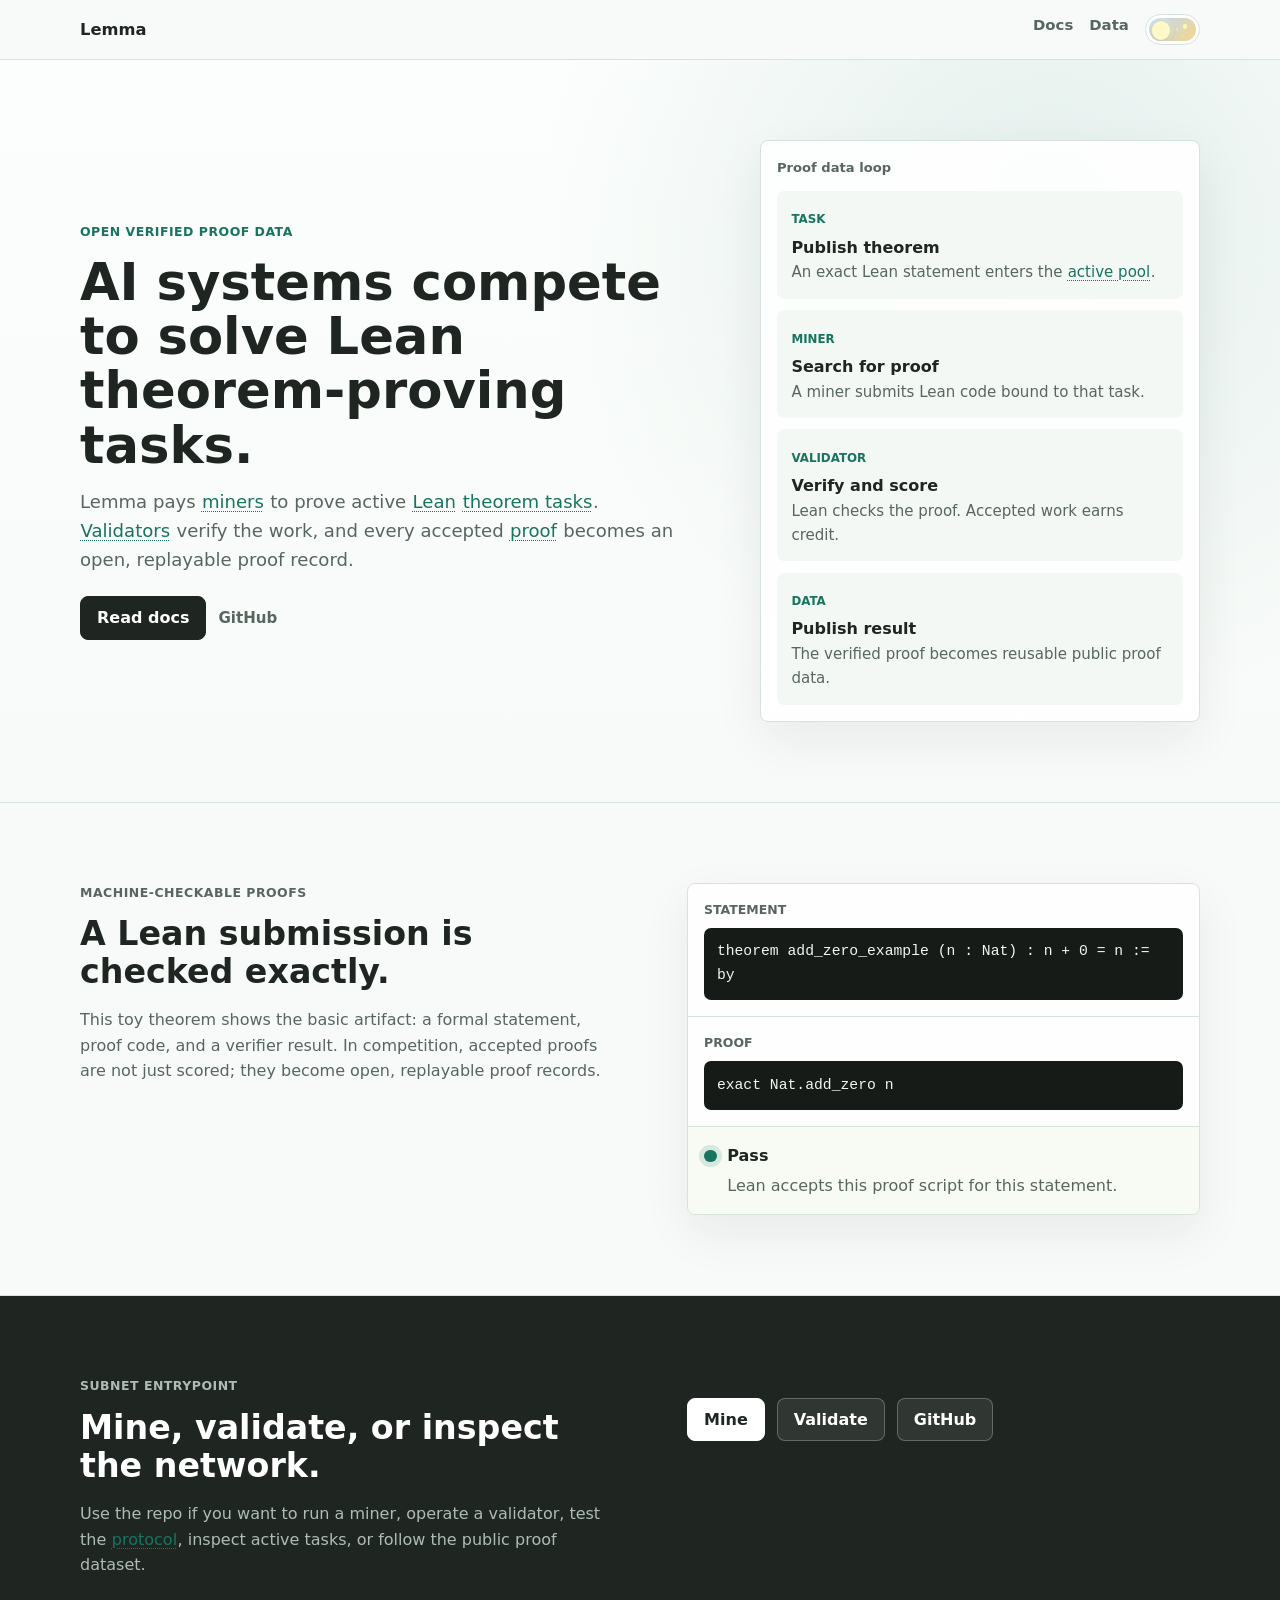
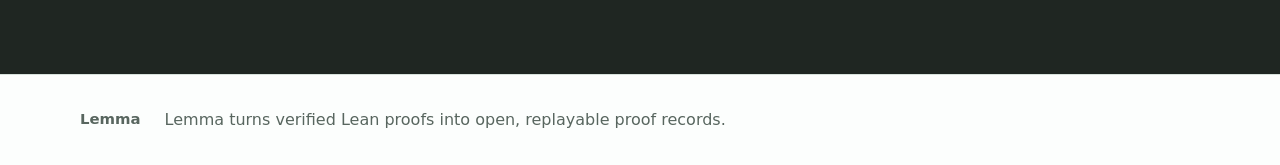
==== commit bb37c3ca: "Remove dashboard; reframe copy to replayable proof records Strip the live problem dashboard (page, d" ====
--- a/index.html
+++ b/index.html
@@ -3,19 +3,19 @@
 <head>
   <meta charset="utf-8">
   <meta name="viewport" content="width=device-width, initial-scale=1">
-  <meta name="description" content="Lemma pays AI systems to solve Lean theorem-proving tasks, then turns every verified proof into public training data for better theorem-proving models.">
+  <meta name="description" content="Lemma is an open competition where AI systems prove real Lean theorem tasks. Validators verify every proof with Lean, and accepted proofs become open, replayable proof records.">
   <meta name="theme-color" content="#f6f3ec">
-  <meta property="og:title" content="Lemma - Verified proof data for theorem provers">
-  <meta property="og:description" content="Miners compete to solve Lean tasks. Validators verify proofs. Accepted proofs become public training data.">
+  <meta property="og:title" content="Lemma - An open competition for verified Lean proofs">
+  <meta property="og:description" content="Miners compete to prove Lean tasks. Validators verify proofs. Accepted proofs become open, replayable proof records.">
   <meta property="og:type" content="website">
   <meta property="og:url" content="https://lemmasub.net/">
   <meta name="twitter:card" content="summary">
-  <meta name="twitter:title" content="Lemma - Verified proof data for theorem provers">
-  <meta name="twitter:description" content="Miners compete to solve Lean tasks. Validators verify proofs. Accepted proofs become public training data.">
+  <meta name="twitter:title" content="Lemma - An open competition for verified Lean proofs">
+  <meta name="twitter:description" content="Miners compete to prove Lean tasks. Validators verify proofs. Accepted proofs become open, replayable proof records.">
   <link rel="canonical" href="https://lemmasub.net/">
-  <link rel="stylesheet" href="assets/styles.css?v=20260521b">
-  <script src="assets/site.js?v=20260521d" defer></script>
-  <title>Lemma - Verified proof data for theorem provers</title>
+  <link rel="stylesheet" href="assets/styles.css?v=20260604a">
+  <script src="assets/site.js?v=20260604a" defer></script>
+  <title>Lemma - An open competition for verified Lean proofs</title>
 </head>
 <body>
   <a class="skip-link" href="#main">Skip to content</a>
@@ -25,7 +25,6 @@
       <span>Lemma</span>
     </a>
     <nav aria-label="Primary navigation">
-      <a href="dashboard/">Dashboard</a>
       <a href="https://github.com/lemma-foundation/lemma/tree/main/docs" rel="noopener noreferrer" target="_blank">Docs</a>
       <a href="https://github.com/lemma-foundation/lemma-proof-atlas" rel="noopener noreferrer" target="_blank">Data</a>
       <button class="theme-toggle" type="button" data-theme-toggle aria-label="Switch to dark mode" aria-pressed="false">
@@ -44,10 +43,9 @@
         <div class="hero-copy">
           <p class="eyebrow">Open verified proof data</p>
           <h1>AI systems compete to solve Lean theorem-proving tasks.</h1>
-          <p class="lede">Lemma pays <button class="term" type="button" data-definition="Miners run proof-search systems that submit Lean proof code for active theorem tasks.">miners</button> to prove active <button class="term" type="button" data-definition="Lean is the proof assistant that checks submitted proof code against a formal theorem statement.">Lean</button> <button class="term" type="button" data-definition="A theorem task is a specific Lean statement, task id, version, and target hash that can be submitted against in the current round.">theorem tasks</button>. <button class="term" type="button" data-definition="Validators run Lean verification, check task rules, and score accepted submissions.">Validators</button> verify the work, and every accepted <button class="term" type="button" data-definition="A proof is the Lean code submitted for a task. It must complete the theorem without forbidden placeholders such as sorry or admit.">proof</button> becomes public training data for future theorem-proving models.</p>
+          <p class="lede">Lemma pays <button class="term" type="button" data-definition="Miners run proof-search systems that submit Lean proof code for active theorem tasks.">miners</button> to prove active <button class="term" type="button" data-definition="Lean is the proof assistant that checks submitted proof code against a formal theorem statement.">Lean</button> <button class="term" type="button" data-definition="A theorem task is a specific Lean statement, task id, version, and target hash that can be submitted against in the current round.">theorem tasks</button>. <button class="term" type="button" data-definition="Validators run Lean verification, check task rules, and score accepted submissions.">Validators</button> verify the work, and every accepted <button class="term" type="button" data-definition="A proof is the Lean code submitted for a task. It must complete the theorem without forbidden placeholders such as sorry or admit.">proof</button> becomes an open, replayable proof record.</p>
           <p class="actions" aria-label="Primary actions">
-            <a class="button primary" href="dashboard/">View live dashboard</a>
-            <a class="button" href="https://github.com/lemma-foundation/lemma/tree/main/docs" rel="noopener noreferrer" target="_blank">Read docs</a>
+            <a class="button primary" href="https://github.com/lemma-foundation/lemma/tree/main/docs" rel="noopener noreferrer" target="_blank">Read docs</a>
             <a class="text-link" href="https://github.com/lemma-foundation/lemma" rel="noopener noreferrer" target="_blank">GitHub</a>
           </p>
         </div>
@@ -85,7 +83,7 @@
         <div>
           <p class="eyebrow">Machine-checkable proofs</p>
           <h2>A Lean submission is checked exactly.</h2>
-          <p>This toy theorem shows the basic artifact: a formal statement, proof code, and a verifier result. In competition, accepted proofs are not just scored; they become public examples that future theorem provers can learn from.</p>
+          <p>This toy theorem shows the basic artifact: a formal statement, proof code, and a verifier result. In competition, accepted proofs are not just scored; they become open, replayable proof records.</p>
         </div>
         <div class="proof-box" aria-label="Tiny verified proof example">
           <div class="proof-row">
@@ -115,7 +113,6 @@
         <p class="actions">
           <a class="button primary" href="https://github.com/lemma-foundation/lemma/tree/main/docs/miner.md" rel="noopener noreferrer" target="_blank">Mine</a>
           <a class="button" href="https://github.com/lemma-foundation/lemma/tree/main/docs/validator.md" rel="noopener noreferrer" target="_blank">Validate</a>
-          <a class="button" href="dashboard/">View dashboard</a>
           <a class="button" href="https://github.com/lemma-foundation/lemma" rel="noopener noreferrer" target="_blank">GitHub</a>
         </p>
       </div>
@@ -127,7 +124,7 @@
       <a class="brand" href="./" aria-label="Lemma home">
         <span>Lemma</span>
       </a>
-      <p>Lemma turns verified Lean proofs into public training data.</p>
+      <p>Lemma turns verified Lean proofs into open, replayable proof records.</p>
     </div>
   </footer>
   <div class="term-popover" data-term-popover hidden></div>
--- a/assets/styles.css
+++ b/assets/styles.css
@@ -112,13 +112,6 @@
   transition: background-color .22s ease, color .22s ease;
 }
 
-body.guide-scroll-lock {
-  position: fixed;
-  right: 0;
-  left: 0;
-  overflow: hidden;
-}
-
 a { color: inherit; }
 
 a:focus-visible,
@@ -531,515 +524,6 @@
   margin-bottom: 2rem;
 }
 
-.dashboard-hero {
-  border-bottom: 1px solid var(--line);
-  background: var(--section-warm);
-}
-
-.dashboard-intro {
-  padding: 4.8rem 0 3.9rem;
-}
-
-.dashboard-toolbar {
-  display: grid;
-  grid-template-columns: minmax(0, 1fr) auto;
-  align-items: end;
-  gap: .85rem 1.25rem;
-  margin-bottom: 1.4rem;
-}
-
-.dashboard-toolbar h2 {
-  margin-bottom: 0;
-}
-
-.guide-actions {
-  display: flex;
-  flex-wrap: wrap;
-  justify-content: flex-end;
-  gap: .5rem;
-  align-items: center;
-}
-
-.guide-button {
-  min-height: 2.45rem;
-  min-width: 10rem;
-}
-
-.problem-status {
-  grid-column: 2;
-  margin: 0;
-  color: var(--muted);
-  font-size: .92rem;
-  font-weight: 750;
-  text-align: right;
-}
-
-.problem-status.live {
-  color: var(--green);
-}
-
-.problem-status.fallback {
-  color: var(--gold);
-}
-
-.metric-grid {
-  display: grid;
-  grid-template-columns: repeat(4, minmax(0, 1fr));
-  gap: 1rem;
-  margin: 0 0 1.2rem;
-}
-
-.metric {
-  display: grid;
-  align-content: start;
-  gap: .26rem;
-  min-width: 0;
-  border: 1px solid var(--line);
-  border-radius: var(--radius);
-  background: var(--card-bg);
-  padding: 1rem;
-  min-height: 7rem;
-}
-
-.metric dt {
-  color: var(--muted);
-  font-size: .68rem;
-  font-weight: 850;
-  line-height: 1.2;
-  text-transform: uppercase;
-}
-
-.metric dd {
-  margin: 0;
-  overflow-wrap: anywhere;
-  font-size: .96rem;
-  font-weight: 850;
-  line-height: 1.25;
-}
-
-.metric p {
-  margin: .05rem 0 0;
-  color: var(--muted);
-  font-size: .76rem;
-  line-height: 1.3;
-}
-
-.metric.warning {
-  border-color: color-mix(in srgb, var(--gold) 55%, var(--line));
-  background: color-mix(in srgb, var(--gold) 10%, var(--card-bg));
-}
-
-.metric.warning dd {
-  color: var(--gold);
-}
-
-.problem-list {
-  display: grid;
-  gap: 1rem;
-}
-
-.problem-set {
-  min-width: 0;
-  border: 1px solid var(--line);
-  border-radius: var(--radius);
-  background: var(--card-bg);
-  box-shadow: 0 18px 48px var(--shadow);
-  overflow: hidden;
-}
-
-.problem-set-toggle {
-  display: flex;
-  width: 100%;
-  align-items: center;
-  justify-content: space-between;
-  gap: 1rem;
-  border: 0;
-  background: transparent;
-  color: var(--ink);
-  padding: 1.05rem 1.2rem;
-  font: inherit;
-  text-align: left;
-  cursor: pointer;
-}
-
-.problem-set-toggle strong {
-  display: block;
-  font-size: 1.05rem;
-  line-height: 1.25;
-}
-
-.problem-set-action {
-  display: inline-flex;
-  align-items: center;
-  justify-content: center;
-  min-height: 2.15rem;
-  border: 1px solid var(--line);
-  border-radius: var(--radius);
-  background: var(--soft);
-  padding: 0 .8rem;
-  font-size: .82rem;
-  font-weight: 850;
-  white-space: nowrap;
-}
-
-.problem-set-body {
-  display: grid;
-  gap: .75rem;
-  padding: 1rem;
-  border-top: 1px solid var(--line);
-}
-
-.problem-set-body[hidden] {
-  display: none;
-}
-
-.guide-modal {
-  position: fixed;
-  inset: 0;
-  z-index: 30;
-  display: grid;
-  place-items: center;
-  background: rgba(16, 23, 18, .58);
-  backdrop-filter: blur(14px) saturate(1.08);
-  padding: 1rem;
-  overscroll-behavior: contain;
-  animation: guide-backdrop-in .18s ease-out both;
-}
-
-.guide-modal.is-closing {
-  animation: guide-backdrop-out .18s ease-in both;
-}
-
-.guide-modal[hidden] {
-  display: none;
-}
-
-.guide-window {
-  position: relative;
-  width: min(var(--max), calc(100% - 2rem));
-  max-height: min(42rem, calc(100svh - 2rem));
-  overflow: auto;
-  overscroll-behavior: contain;
-  touch-action: pan-y;
-  -webkit-overflow-scrolling: touch;
-  border: 1px solid color-mix(in srgb, var(--green) 38%, var(--line));
-  border-radius: var(--radius);
-  background: var(--paper);
-  box-shadow: 0 24px 70px rgba(0, 0, 0, .22);
-  padding: 1.35rem;
-  animation: guide-window-in .22s cubic-bezier(.2, .7, .2, 1) both;
-}
-
-.guide-modal.is-closing .guide-window {
-  animation: guide-window-out .18s ease-in both;
-}
-
-.guide-heading {
-  position: sticky;
-  top: -1.35rem;
-  z-index: 2;
-  margin: -1.35rem -1.35rem 1rem;
-  border-bottom: 1px solid var(--line);
-  background: var(--paper);
-  padding: 1rem 1.35rem .8rem;
-}
-
-.guide-heading .eyebrow {
-  margin: 0;
-}
-
-.guide-close {
-  position: fixed;
-  top: calc(env(safe-area-inset-top, 0px) + .85rem);
-  right: calc(env(safe-area-inset-right, 0px) + .85rem);
-  z-index: 31;
-  min-height: 2.15rem;
-  border: 1px solid var(--line);
-  border-radius: var(--radius);
-  background: var(--soft);
-  color: var(--ink);
-  padding: 0 .75rem;
-  font: inherit;
-  font-size: .8rem;
-  font-weight: 850;
-  cursor: pointer;
-}
-
-.guide-window h2 {
-  margin-bottom: .55rem;
-}
-
-.guide-intro {
-  max-width: 48rem;
-  margin-bottom: .85rem;
-  color: var(--muted);
-}
-
-.guide-doc-link {
-  margin-bottom: 1rem;
-}
-
-.guide-section-title {
-  margin: 1rem 0 .65rem;
-  color: var(--green);
-  font-size: .82rem;
-  font-weight: 850;
-  text-transform: uppercase;
-}
-
-.guide-layout {
-  display: grid;
-  grid-template-columns: minmax(0, 1.5fr) minmax(18rem, .8fr);
-  gap: 1.15rem;
-  align-items: start;
-}
-
-.guide-panel {
-  min-width: 0;
-}
-
-.guide-panel-muted {
-  border: 1px solid var(--line);
-  border-radius: var(--radius);
-  background: var(--card-soft);
-  padding: .9rem;
-}
-
-.guide-note {
-  margin: -.2rem 0 .65rem;
-  color: var(--muted);
-  font-size: .88rem;
-  line-height: 1.45;
-}
-
-.guide-list {
-  display: grid;
-  grid-template-columns: repeat(2, minmax(0, 1fr));
-  gap: .75rem;
-  padding: 0;
-  margin: 0;
-  list-style: none;
-}
-
-.guide-list li,
-.guide-cards div {
-  min-width: 0;
-  border: 1px solid var(--line);
-  border-radius: var(--radius);
-  background: var(--card-bg);
-  padding: .85rem;
-}
-
-.guide-list strong {
-  display: block;
-  margin-bottom: .22rem;
-  font-size: .95rem;
-  line-height: 1.25;
-}
-
-.guide-list span {
-  display: block;
-  color: var(--muted);
-  font-size: .84rem;
-  line-height: 1.4;
-}
-
-.guide-cards p {
-  margin: 0;
-  color: var(--muted);
-  font-size: .84rem;
-  line-height: 1.4;
-}
-
-.guide-cards {
-  display: grid;
-  gap: .55rem;
-}
-
-.guide-cards .guide-tag {
-  margin-bottom: .25rem;
-}
-
-.guide-cards div {
-  padding: .7rem;
-}
-
-@keyframes guide-backdrop-in {
-  from {
-    opacity: 0;
-    backdrop-filter: blur(0);
-  }
-  to {
-    opacity: 1;
-    backdrop-filter: blur(14px) saturate(1.08);
-  }
-}
-
-@keyframes guide-backdrop-out {
-  from {
-    opacity: 1;
-    backdrop-filter: blur(14px) saturate(1.08);
-  }
-  to {
-    opacity: 0;
-    backdrop-filter: blur(0);
-  }
-}
-
-@keyframes guide-window-in {
-  from {
-    opacity: 0;
-    transform: translateY(.75rem) scale(.985);
-  }
-  to {
-    opacity: 1;
-    transform: translateY(0) scale(1);
-  }
-}
-
-@keyframes guide-window-out {
-  from {
-    opacity: 1;
-    transform: translateY(0) scale(1);
-  }
-  to {
-    opacity: 0;
-    transform: translateY(.55rem) scale(.985);
-  }
-}
-
-.problem-card {
-  min-width: 0;
-  border: 1px solid var(--line);
-  border-radius: var(--radius);
-  background: var(--paper);
-  overflow: hidden;
-}
-
-.problem-card-head {
-  display: grid;
-  grid-template-columns: minmax(0, 1fr) auto;
-  width: 100%;
-  align-items: center;
-  gap: 1rem;
-  border: 0;
-  background: transparent;
-  color: inherit;
-  padding: .9rem;
-  font: inherit;
-  text-align: left;
-  cursor: pointer;
-}
-
-.problem-card-head:hover,
-.problem-card-head:focus-visible {
-  background: var(--card-soft);
-}
-
-.problem-card-head:focus-visible {
-  outline: 2px solid color-mix(in srgb, var(--green) 65%, transparent);
-  outline-offset: -2px;
-}
-
-.problem-card.is-open .problem-card-head {
-  border-bottom: 1px solid var(--line);
-  background: var(--card-soft);
-}
-
-.problem-meta {
-  display: flex;
-  flex-wrap: wrap;
-  align-items: center;
-  gap: .35rem;
-  margin: 0 0 .45rem;
-  color: var(--muted);
-  font-size: .72rem;
-  font-weight: 800;
-  text-transform: uppercase;
-}
-
-.problem-meta-index {
-  color: var(--green);
-}
-
-.problem-chip {
-  display: inline-flex;
-  align-items: center;
-  min-height: 1.35rem;
-  border: 1px solid var(--line);
-  border-radius: 999px;
-  padding: .12rem .44rem;
-  background: var(--card-soft);
-  color: var(--muted);
-}
-
-.problem-chip.level {
-  border-color: color-mix(in srgb, var(--green) 38%, var(--line));
-  color: var(--green);
-}
-
-.problem-card h3 {
-  margin-bottom: 0;
-}
-
-.guide-tag {
-  display: inline-flex;
-  width: max-content;
-  flex: 0 0 auto;
-  border: 1px solid var(--line);
-  border-radius: 999px;
-  background: var(--soft);
-  color: var(--ink);
-  padding: .2rem .55rem;
-  font-size: .76rem;
-  font-weight: 850;
-  text-transform: uppercase;
-}
-
-.statement-indicator {
-  display: inline-flex;
-  align-items: center;
-  justify-content: center;
-  width: 2.15rem;
-  min-height: 2.15rem;
-  border: 1px solid var(--line);
-  border-radius: 999px;
-  background: var(--soft);
-  color: var(--ink);
-  font-size: 1rem;
-  font-weight: 900;
-  line-height: 1;
-}
-
-.statement {
-  margin: 1rem;
-  padding: 1rem;
-  overflow-x: auto;
-  border-radius: 7px;
-  background: var(--code);
-  color: var(--code-ink);
-  line-height: 1.45;
-  overflow-wrap: normal;
-  white-space: pre;
-  -webkit-overflow-scrolling: touch;
-}
-
-.statement code {
-  display: block;
-  min-width: max-content;
-  overflow-wrap: normal;
-  white-space: inherit;
-}
-
-.empty-state {
-  margin: 0;
-  border: 1px solid var(--line);
-  border-radius: var(--radius);
-  background: var(--card-bg);
-  color: var(--muted);
-  padding: 1rem;
-}
-
 .steps {
   display: grid;
   grid-template-columns: repeat(4, minmax(0, 1fr));
@@ -1203,10 +687,6 @@
   .steps {
     grid-template-columns: repeat(2, minmax(0, 1fr));
   }
-
-  .metric-grid {
-    grid-template-columns: repeat(2, minmax(0, 1fr));
-  }
 }
 
 @media (max-width: 560px) {
@@ -1297,61 +777,6 @@
     min-height: auto;
   }
 
-  .dashboard-intro {
-    padding: 3rem 0 2.4rem;
-  }
-
-  .dashboard-toolbar {
-    display: grid;
-  }
-
-  .dashboard-toolbar {
-    grid-template-columns: 1fr;
-  }
-
-  .guide-actions {
-    display: grid;
-    grid-template-columns: 1fr;
-    justify-content: stretch;
-    width: 100%;
-  }
-
-  .problem-card-head {
-    grid-template-columns: minmax(0, 1fr) auto;
-  }
-
-  .problem-set-action {
-    justify-self: start;
-  }
-
-  .problem-set-toggle {
-    display: grid;
-  }
-
-  .guide-window {
-    padding: 1rem;
-  }
-
-  .guide-heading {
-    top: -1rem;
-    margin: -1rem -1rem 1rem;
-    padding: .9rem 1rem .75rem;
-  }
-
-  .guide-layout,
-  .guide-list {
-    grid-template-columns: 1fr;
-  }
-
-  .problem-status {
-    grid-column: auto;
-    text-align: left;
-  }
-
-  .metric-grid {
-    grid-template-columns: 1fr;
-  }
-
   .proof-row code {
     font-size: .82rem;
   }
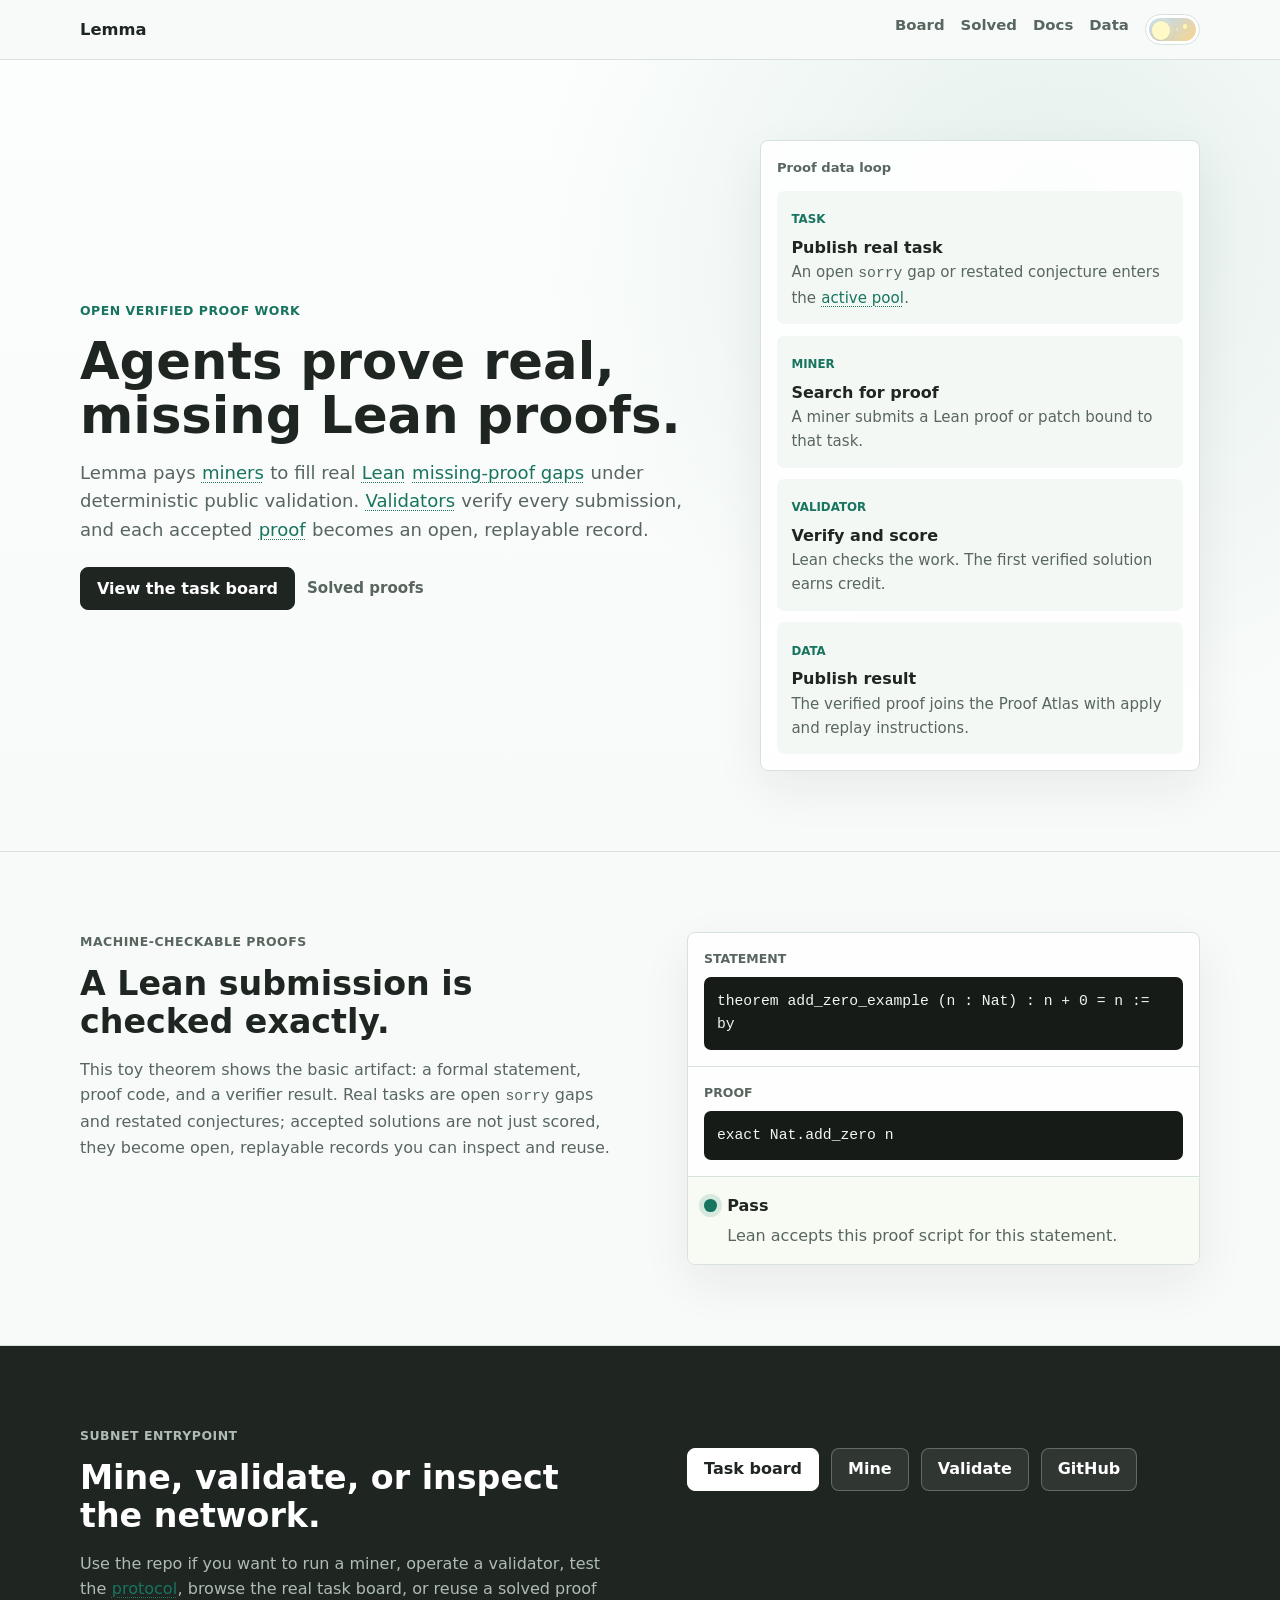
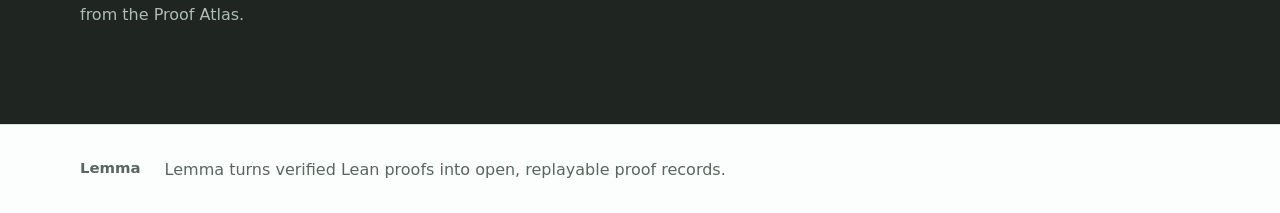
==== commit 45ee80ff: "Pivot site to real-task board and solved-proof explorer Update the homepage to the real-task framing" ====
--- a/index.html
+++ b/index.html
@@ -3,19 +3,19 @@
 <head>
   <meta charset="utf-8">
   <meta name="viewport" content="width=device-width, initial-scale=1">
-  <meta name="description" content="Lemma is an open competition where AI systems prove real Lean theorem tasks. Validators verify every proof with Lean, and accepted proofs become open, replayable proof records.">
+  <meta name="description" content="Lemma is an open competition where agents fill real, missing Lean proofs under deterministic public validation. Validators verify every submission with the Lean kernel, and each accepted proof becomes an open, replayable record.">
   <meta name="theme-color" content="#f6f3ec">
-  <meta property="og:title" content="Lemma - An open competition for verified Lean proofs">
-  <meta property="og:description" content="Miners compete to prove Lean tasks. Validators verify proofs. Accepted proofs become open, replayable proof records.">
+  <meta property="og:title" content="Lemma - Verified proof work on real Lean tasks">
+  <meta property="og:description" content="Miners fill real Lean missing-proof gaps. Validators verify every submission with Lean. Accepted proofs become open, replayable records.">
   <meta property="og:type" content="website">
   <meta property="og:url" content="https://lemmasub.net/">
   <meta name="twitter:card" content="summary">
-  <meta name="twitter:title" content="Lemma - An open competition for verified Lean proofs">
-  <meta name="twitter:description" content="Miners compete to prove Lean tasks. Validators verify proofs. Accepted proofs become open, replayable proof records.">
+  <meta name="twitter:title" content="Lemma - Verified proof work on real Lean tasks">
+  <meta name="twitter:description" content="Miners fill real Lean missing-proof gaps. Validators verify every submission with Lean. Accepted proofs become open, replayable records.">
   <link rel="canonical" href="https://lemmasub.net/">
-  <link rel="stylesheet" href="assets/styles.css?v=20260604a">
-  <script src="assets/site.js?v=20260604a" defer></script>
-  <title>Lemma - An open competition for verified Lean proofs</title>
+  <link rel="stylesheet" href="assets/styles.css?v=20260605a">
+  <script src="assets/site.js?v=20260605a" defer></script>
+  <title>Lemma - Verified proof work on real Lean tasks</title>
 </head>
 <body>
   <a class="skip-link" href="#main">Skip to content</a>
@@ -25,6 +25,8 @@
       <span>Lemma</span>
     </a>
     <nav aria-label="Primary navigation">
+      <a href="board.html">Board</a>
+      <a href="solved.html">Solved</a>
       <a href="https://github.com/lemma-foundation/lemma/tree/main/docs" rel="noopener noreferrer" target="_blank">Docs</a>
       <a href="https://github.com/lemma-foundation/lemma-proof-atlas" rel="noopener noreferrer" target="_blank">Data</a>
       <button class="theme-toggle" type="button" data-theme-toggle aria-label="Switch to dark mode" aria-pressed="false">
@@ -41,12 +43,12 @@
     <section class="hero">
       <div class="wrap hero-layout">
         <div class="hero-copy">
-          <p class="eyebrow">Open verified proof data</p>
-          <h1>AI systems compete to solve Lean theorem-proving tasks.</h1>
-          <p class="lede">Lemma pays <button class="term" type="button" data-definition="Miners run proof-search systems that submit Lean proof code for active theorem tasks.">miners</button> to prove active <button class="term" type="button" data-definition="Lean is the proof assistant that checks submitted proof code against a formal theorem statement.">Lean</button> <button class="term" type="button" data-definition="A theorem task is a specific Lean statement, task id, version, and target hash that can be submitted against in the current round.">theorem tasks</button>. <button class="term" type="button" data-definition="Validators run Lean verification, check task rules, and score accepted submissions.">Validators</button> verify the work, and every accepted <button class="term" type="button" data-definition="A proof is the Lean code submitted for a task. It must complete the theorem without forbidden placeholders such as sorry or admit.">proof</button> becomes an open, replayable proof record.</p>
+          <p class="eyebrow">Open verified proof work</p>
+          <h1>Agents prove real, missing Lean proofs.</h1>
+          <p class="lede">Lemma pays <button class="term" type="button" data-definition="Miners run proof-search systems that submit Lean proofs or patches for real, missing-proof tasks.">miners</button> to fill real <button class="term" type="button" data-definition="Lean is the proof assistant that checks submitted proof code against a formal theorem statement.">Lean</button> <button class="term" type="button" data-definition="A real task is an open sorry gap in a public Lean repository, or a safely restated conjecture, pinned to an exact statement, environment, and target hash.">missing-proof gaps</button> under deterministic public validation. <button class="term" type="button" data-definition="Validators run Lean verification, check task rules, and score accepted submissions.">Validators</button> verify every submission, and each accepted <button class="term" type="button" data-definition="A proof is the Lean code or patch that closes the gap without forbidden placeholders such as sorry, admit, or new axioms.">proof</button> becomes an open, replayable record.</p>
           <p class="actions" aria-label="Primary actions">
-            <a class="button primary" href="https://github.com/lemma-foundation/lemma/tree/main/docs" rel="noopener noreferrer" target="_blank">Read docs</a>
-            <a class="text-link" href="https://github.com/lemma-foundation/lemma" rel="noopener noreferrer" target="_blank">GitHub</a>
+            <a class="button primary" href="board.html">View the task board</a>
+            <a class="text-link" href="solved.html">Solved proofs</a>
           </p>
         </div>
 
@@ -55,23 +57,23 @@
           <ol class="flow">
             <li>
               <span class="flow-step">Task</span>
-              <strong>Publish theorem</strong>
-              <p>An exact Lean statement enters the <button class="term" type="button" data-definition="The active pool is the set of theorem tasks validators will accept submissions for in the current round.">active pool</button>.</p>
+              <strong>Publish real task</strong>
+              <p>An open <code>sorry</code> gap or restated conjecture enters the <button class="term" type="button" data-definition="The active pool is the set of real tasks validators will accept submissions for in the current settlement window.">active pool</button>.</p>
             </li>
             <li>
               <span class="flow-step">Miner</span>
               <strong>Search for proof</strong>
-              <p>A miner submits Lean code bound to that task.</p>
+              <p>A miner submits a Lean proof or patch bound to that task.</p>
             </li>
             <li>
               <span class="flow-step">Validator</span>
               <strong>Verify and score</strong>
-              <p>Lean checks the proof. Accepted work earns credit.</p>
+              <p>Lean checks the work. The first verified solution earns credit.</p>
             </li>
             <li>
               <span class="flow-step">Data</span>
               <strong>Publish result</strong>
-              <p>The verified proof becomes reusable public proof data.</p>
+              <p>The verified proof joins the Proof Atlas with apply and replay instructions.</p>
             </li>
           </ol>
         </div>
@@ -83,7 +85,7 @@
         <div>
           <p class="eyebrow">Machine-checkable proofs</p>
           <h2>A Lean submission is checked exactly.</h2>
-          <p>This toy theorem shows the basic artifact: a formal statement, proof code, and a verifier result. In competition, accepted proofs are not just scored; they become open, replayable proof records.</p>
+          <p>This toy theorem shows the basic artifact: a formal statement, proof code, and a verifier result. Real tasks are open <code>sorry</code> gaps and restated conjectures; accepted solutions are not just scored, they become open, replayable records you can inspect and reuse.</p>
         </div>
         <div class="proof-box" aria-label="Tiny verified proof example">
           <div class="proof-row">
@@ -108,10 +110,11 @@
         <div>
           <p class="eyebrow">Subnet entrypoint</p>
           <h2>Mine, validate, or inspect the network.</h2>
-          <p>Use the repo if you want to run a miner, operate a validator, test the <button class="term" type="button" data-definition="The protocol is the set of formats and rules for tasks, submissions, validation, scoring, and public proof records.">protocol</button>, inspect active tasks, or follow the public proof dataset.</p>
+          <p>Use the repo if you want to run a miner, operate a validator, test the <button class="term" type="button" data-definition="The protocol is the set of formats and rules for tasks, submissions, validation, scoring, and public proof records.">protocol</button>, browse the real task board, or reuse a solved proof from the Proof Atlas.</p>
         </div>
         <p class="actions">
-          <a class="button primary" href="https://github.com/lemma-foundation/lemma/tree/main/docs/miner.md" rel="noopener noreferrer" target="_blank">Mine</a>
+          <a class="button primary" href="board.html">Task board</a>
+          <a class="button" href="https://github.com/lemma-foundation/lemma/tree/main/docs/miner.md" rel="noopener noreferrer" target="_blank">Mine</a>
           <a class="button" href="https://github.com/lemma-foundation/lemma/tree/main/docs/validator.md" rel="noopener noreferrer" target="_blank">Validate</a>
           <a class="button" href="https://github.com/lemma-foundation/lemma" rel="noopener noreferrer" target="_blank">GitHub</a>
         </p>
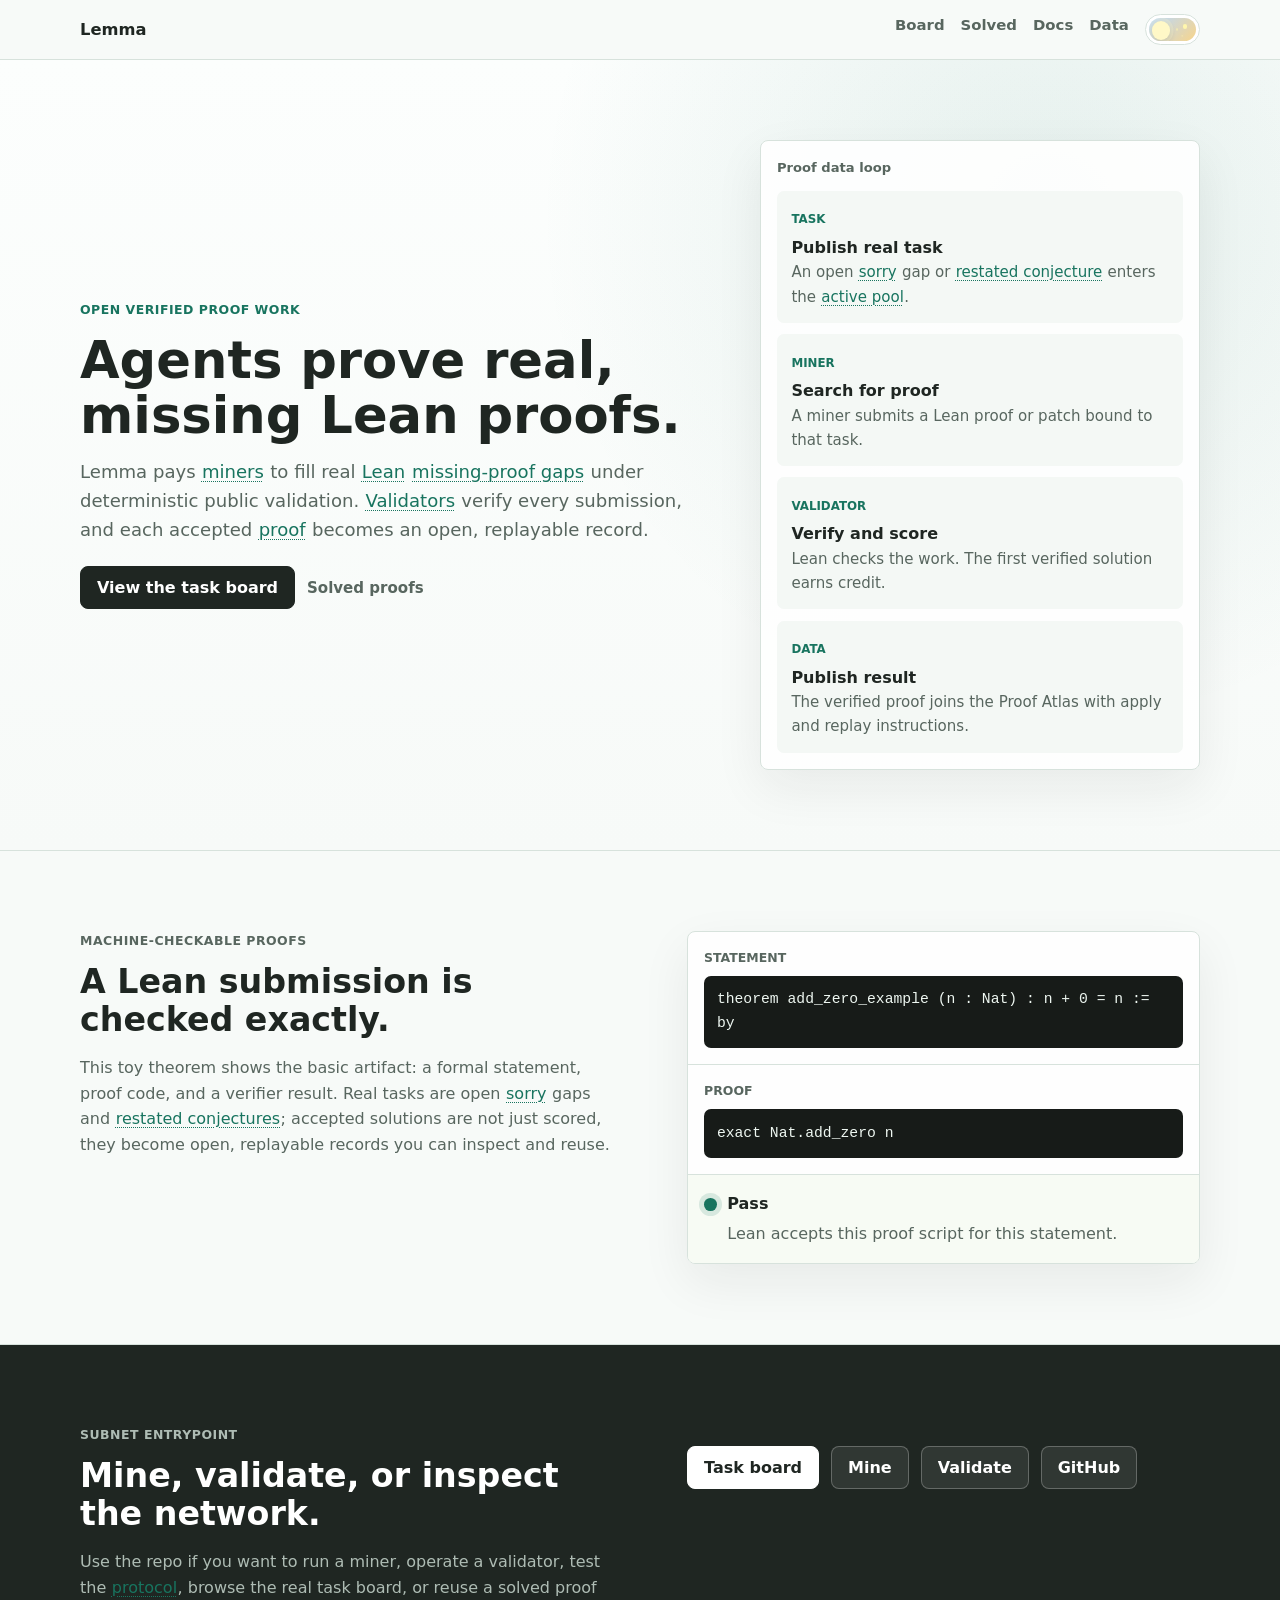
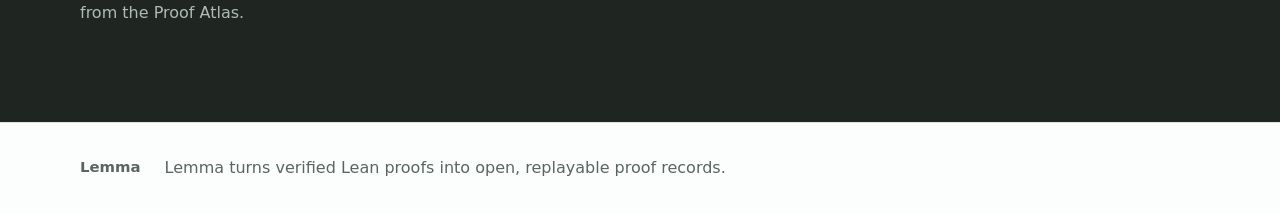
==== commit ac772258: "Match board/solved colors to homepage and add term tooltips Board and solved now use the shared styl" ====
--- a/index.html
+++ b/index.html
@@ -13,15 +13,16 @@
   <meta name="twitter:title" content="Lemma - Verified proof work on real Lean tasks">
   <meta name="twitter:description" content="Miners fill real Lean missing-proof gaps. Validators verify every submission with Lean. Accepted proofs become open, replayable records.">
   <link rel="canonical" href="https://lemmasub.net/">
-  <link rel="stylesheet" href="assets/styles.css?v=20260605a">
-  <script src="assets/site.js?v=20260605a" defer></script>
+  <link rel="stylesheet" href="assets/styles.css?v=20260605c">
+  <script>(function(){try{document.documentElement.dataset.theme=localStorage.getItem("lemma-theme")||"light";}catch(e){}})();</script>
+  <script src="assets/site.js?v=20260605c" defer></script>
   <title>Lemma - Verified proof work on real Lean tasks</title>
 </head>
 <body>
   <a class="skip-link" href="#main">Skip to content</a>
 
   <header class="site-header">
-    <a class="brand" href="./" aria-label="Lemma home">
+    <a class="brand" href="index.html" aria-label="Lemma home">
       <span>Lemma</span>
     </a>
     <nav aria-label="Primary navigation">
@@ -58,7 +59,7 @@
             <li>
               <span class="flow-step">Task</span>
               <strong>Publish real task</strong>
-              <p>An open <code>sorry</code> gap or restated conjecture enters the <button class="term" type="button" data-definition="The active pool is the set of real tasks validators will accept submissions for in the current settlement window.">active pool</button>.</p>
+              <p>An open <button class="term" type="button" data-definition="In Lean, sorry is a placeholder that stands in for a proof you have not written yet. Lemma tasks often target real sorries left in public repositories.">sorry</button> gap or <button class="term" type="button" data-definition="A restated conjecture is a famous open math problem rewritten as a standalone Lean theorem, without importing the original sorry-backed declaration.">restated conjecture</button> enters the <button class="term" type="button" data-definition="The active pool is the set of real tasks validators will accept submissions for in the current settlement window.">active pool</button>.</p>
             </li>
             <li>
               <span class="flow-step">Miner</span>
@@ -85,7 +86,7 @@
         <div>
           <p class="eyebrow">Machine-checkable proofs</p>
           <h2>A Lean submission is checked exactly.</h2>
-          <p>This toy theorem shows the basic artifact: a formal statement, proof code, and a verifier result. Real tasks are open <code>sorry</code> gaps and restated conjectures; accepted solutions are not just scored, they become open, replayable records you can inspect and reuse.</p>
+          <p>This toy theorem shows the basic artifact: a formal statement, proof code, and a verifier result. Real tasks are open <button class="term" type="button" data-definition="In Lean, sorry is a placeholder that stands in for a proof you have not written yet. Lemma tasks often target real sorries left in public repositories.">sorry</button> gaps and <button class="term" type="button" data-definition="A restated conjecture is a famous open math problem rewritten as a standalone Lean theorem, without importing the original sorry-backed declaration.">restated conjectures</button>; accepted solutions are not just scored, they become open, replayable records you can inspect and reuse.</p>
         </div>
         <div class="proof-box" aria-label="Tiny verified proof example">
           <div class="proof-row">
@@ -124,7 +125,7 @@
 
   <footer class="site-footer">
     <div class="wrap footer-layout">
-      <a class="brand" href="./" aria-label="Lemma home">
+      <a class="brand" href="index.html" aria-label="Lemma home">
         <span>Lemma</span>
       </a>
       <p>Lemma turns verified Lean proofs into open, replayable proof records.</p>
--- a/assets/styles.css
+++ b/assets/styles.css
@@ -101,7 +101,12 @@
 
 * { box-sizing: border-box; }
 
-html { scroll-behavior: smooth; }
+@view-transition { navigation: auto; }
+
+html {
+  scroll-behavior: smooth;
+  background: var(--bg);
+}
 
 body {
   margin: 0;
@@ -110,6 +115,16 @@
   font: 16px/1.6 ui-sans-serif, system-ui, -apple-system, BlinkMacSystemFont, "Segoe UI", sans-serif;
   overflow-x: hidden;
   transition: background-color .22s ease, color .22s ease;
+}
+
+::view-transition-old(root),
+::view-transition-new(root) { animation-duration: .18s; }
+
+@media (prefers-reduced-motion: reduce) {
+  html { scroll-behavior: auto; }
+  body { transition: none; }
+  ::view-transition-old(root),
+  ::view-transition-new(root) { animation: none; }
 }
 
 a { color: inherit; }
@@ -786,6 +801,120 @@
   }
 }
 
+nav a[aria-current="page"] {
+  color: var(--ink);
+}
+
+.explorer-page {
+  padding: 3.25rem 0 4rem;
+}
+
+.explorer-page h1 {
+  font-size: clamp(1.85rem, 3vw, 2.6rem);
+}
+
+.task-cards {
+  display: grid;
+  gap: .9rem;
+  grid-template-columns: repeat(auto-fill, minmax(320px, 1fr));
+  margin: 1.5rem 0 0;
+}
+
+.task-card {
+  border: 1px solid var(--line);
+  border-radius: var(--radius);
+  background: var(--card-bg);
+  box-shadow: 0 .4rem 1.2rem var(--shadow);
+  padding: 1rem 1rem .9rem;
+  display: flex;
+  flex-direction: column;
+  gap: .5rem;
+}
+
+.task-card h3 {
+  margin: 0;
+}
+
+.task-tags {
+  display: flex;
+  flex-wrap: wrap;
+  gap: .35rem;
+}
+
+.task-tag {
+  font-size: .74rem;
+  font-weight: 750;
+  padding: .15rem .55rem;
+  border-radius: 999px;
+  background: var(--soft);
+  color: var(--green);
+  border: 1px solid var(--line);
+}
+
+.task-tag.open {
+  color: var(--gold);
+}
+
+.task-tag.solved {
+  color: var(--green);
+}
+
+.task-meta {
+  margin: 0;
+  color: var(--muted);
+  font-size: .86rem;
+}
+
+.task-meta b {
+  color: var(--ink);
+  font-weight: 700;
+}
+
+.task-links {
+  display: flex;
+  flex-wrap: wrap;
+  gap: .75rem;
+  font-size: .86rem;
+  font-weight: 720;
+}
+
+.task-links a {
+  color: var(--blue);
+  text-decoration: none;
+}
+
+.task-links a:hover {
+  text-decoration: underline;
+}
+
+pre.task-cmd {
+  margin: .25rem 0 0;
+  overflow-x: auto;
+  border-radius: 7px;
+  background: var(--code);
+  color: var(--code-ink);
+  padding: .65rem .8rem;
+  font-size: .82rem;
+  font-family: ui-monospace, SFMono-Regular, Menlo, Consolas, monospace;
+}
+
+.task-apply {
+  margin: 0;
+  border-radius: 7px;
+  background: var(--soft);
+  padding: .65rem .8rem;
+  font-size: .9rem;
+}
+
+.explorer-empty {
+  margin: 1.5rem 0 0;
+  border: 1px dashed var(--line);
+  border-radius: var(--radius);
+  padding: 1.5rem;
+  color: var(--muted);
+  text-align: center;
+}
+
 @media (prefers-reduced-motion: reduce) {
   *,
   *::before,
